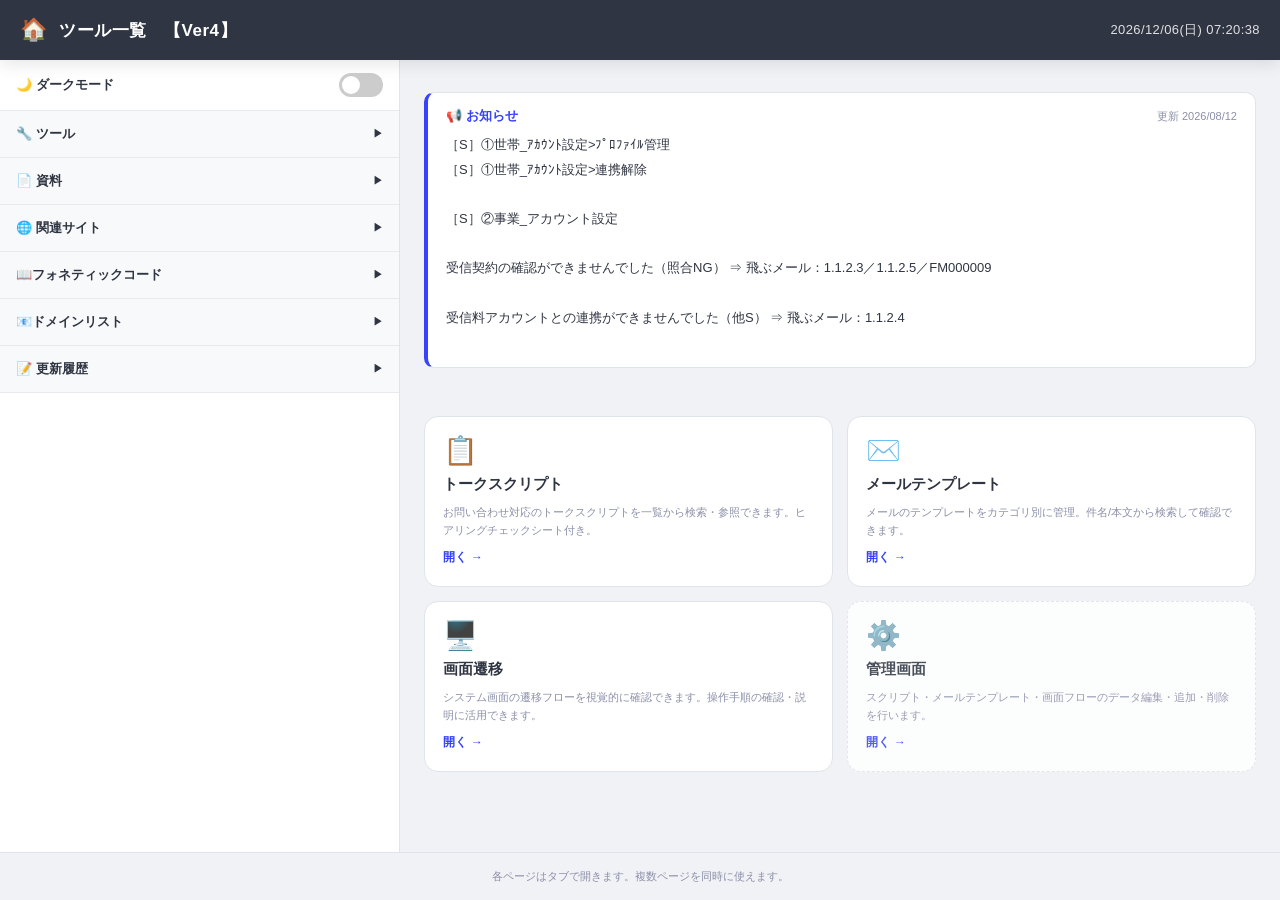
==== index.html @ 9cd99e6f "Add files via upload" ====
<!DOCTYPE html>
<html lang="ja">
<head>
  <meta charset="UTF-8">
  <meta name="viewport" content="width=device-width, initial-scale=1.0">
  <title>🏠 ホーム</title>
  <link rel="stylesheet" href="style.css">
  <script src="data.js" onerror="void(0)"></script>
  <!-- お知らせ（任意）。file:// でも確実に読めるのはこの形式 -->
  <script src="★お知らせ★.js" onerror="void(0)"></script>
  <script src="common-utils.js"></script>
  <style>
    html, body {
      height: 100%;
      overflow: hidden;
    }

    body {
      margin: 0;
      font-family: 'Noto Sans JP', sans-serif;
      background: var(--bg);
      color: var(--text);
      display: flex;
      flex-direction: column;
    }

    /* ===== ヘッダー ===== */
    .home-header {
      height: var(--header-h);
      background: var(--header-bg);
      color: var(--header-text);
      display: flex;
      align-items: center;
      padding: 0 20px;
      gap: 12px;
      position: sticky;
      top: 0;
      z-index: 100;
      box-shadow: var(--shadow-md);
    }
    .home-header-icon { font-size: 22px; }
    .home-header-title {
      font-size: 17px;
      font-weight: 700;
      letter-spacing: 0.03em;
      color: var(--header-text);
    }

    /* ===== ページ本体：サイドバー＋メイン横並び ===== */
    .home-body {
      flex: 1;
      display: flex;
      height: calc(100vh - var(--header-h));
      overflow: hidden;
    }

    /* ===== 左サイドバー（常時表示・独立スクロール）===== */
    /* common-utils.js が描画する #sideMenu をそのまま流用。
       通常は fixed + slide だが、ここでは static に上書きする */
    #sideMenu {
      position: static !important;
      left: auto !important;
      top: auto !important;
      transform: none !important;
      transition: none !important;
      width: var(--sidemenu-w) !important;
      min-width: var(--sidemenu-w) !important;
      max-width: var(--sidemenu-w) !important;
      height: 100% !important;
      box-shadow: none !important;
      border-right: 1px solid var(--border);
      overflow-y: auto;
      overflow-x: hidden;
      flex-shrink: 0;
      z-index: 1 !important;
    }

    /* ===== メインコンテンツ ===== */
    .home-main {
      flex: 1;
      display: flex;
      flex-direction: column;
      align-items: center;
      padding: 32px 24px 64px;
      height: 100%;
      overflow-y: auto;
    }

    .home-lead {
      text-align: center;
      margin-bottom: 40px;
    }
    .home-lead-title {
      font-size: 22px;
      font-weight: 700;
      margin: 0 0 8px;
      color: var(--text);
    }
    .home-lead-sub {
      font-size: 13px;
      color: var(--text3);
      margin: 0;
    }

    /* ===== お知らせ枠 ===== */
    .home-notice {
      width: 100%;
      max-width: 1200px;
      margin: 0 0 28px;   /* 先頭に配置。カードグリッドとの間だけ空ける */
      background: var(--surface);
      border: 1px solid var(--border);
      border-left: 4px solid var(--accent);
      border-radius: 10px;
      padding: 14px 18px;
      box-sizing: border-box;
    }
    .home-notice-head {
      display: flex;
      align-items: center;
      gap: 8px;
      font-size: 13px;
      font-weight: 700;
      color: var(--accent-text);
      margin-bottom: 8px;
    }
    .home-notice-date {
      margin-left: auto;
      font-size: 11px;
      font-weight: 400;
      color: var(--text3);
      font-variant-numeric: tabular-nums;
    }
    .home-notice-body {
      font-size: 13px;
      line-height: 1.9;
      color: var(--text);
      white-space: pre-wrap;
      word-break: break-word;
      max-height: 220px;
      overflow-y: auto;
    }
    .home-notice-body a { color: var(--accent-text); }
    .home-notice.is-empty { display: none; }
    /* file:// では中身を読めないため <object> で表示する */
    .home-notice-embed {
      width: 100%;
      height: 150px;
      border: none;
      display: block;
      background: transparent;
    }

    /* ===== カードグリッド ===== */
    /* 4枚を常に1列（横一列）に並べる */
    .home-grid {
      display: grid;
      grid-template-columns: repeat(4, 1fr);
      gap: 14px;
      width: 100%;
      max-width: 1200px;
    }

    .home-card {
      background: var(--surface);
      border: 1px solid var(--border);
      border-radius: 14px;
      padding: 20px 18px;
      cursor: pointer;
      text-decoration: none;
      color: inherit;
      display: flex;
      flex-direction: column;
      gap: 10px;
      transition: box-shadow 0.18s, border-color 0.18s, transform 0.12s;
    }
    .home-card:hover {
      box-shadow: var(--shadow-md);
      border-color: var(--accent);
      transform: translateY(-2px);
    }
    .home-card:active {
      transform: translateY(0);
    }

    .home-card-icon {
      font-size: 28px;
      line-height: 1;
    }
    .home-card-title {
      font-size: 15px;
      font-weight: 700;
      color: var(--text);
    }
    .home-card-desc {
      font-size: 11px;
      color: var(--text3);
      line-height: 1.6;
    }
    .home-card-arrow {
      margin-top: auto;
      font-size: 12px;
      color: var(--accent);
      font-weight: 700;
      letter-spacing: 0.02em;
    }

    /* 管理カードはやや控えめなスタイル */
    .home-card.admin-card {
      border-style: dashed;
      opacity: 0.85;
    }
    .home-card.admin-card:hover {
      opacity: 1;
    }

    /* ===== フッター ===== */
    .home-footer {
      text-align: center;
      padding: 16px;
      font-size: 11px;
      color: var(--text3);
      border-top: 1px solid var(--border);
    }

    /* 横幅が足りない場合は段階的に折り返す */
    @media (max-width: 1320px) {
      .home-grid { grid-template-columns: repeat(2, 1fr); }
    }
    @media (max-width: 700px) {
      #sideMenu {
        display: none !important;
      }
      .home-grid {
        grid-template-columns: 1fr;
      }
      .home-main {
        padding: 32px 16px 48px;
      }
    }
  </style>
</head>
<body>

<header class="home-header">
  <span class="home-header-icon">🏠</span>
  <span class="home-header-title">ツール一覧　【Ver4】</span>
  <span id="homeClock" style="margin-left:auto;font-size:13px;font-variant-numeric:tabular-nums;color:var(--header-text);opacity:.85;letter-spacing:.03em;"></span>
</header>

<div class="home-body">
  <aside id="sideMenu"></aside>
  <main class="home-main">

  <!-- お知らせ（★お知らせ★.js / ★お知らせ★.txt を自動読み込み。内容が無ければ非表示） -->
  <section class="home-notice is-empty" id="homeNotice">
    <div class="home-notice-head">
      <span>📢 お知らせ</span>
      <span class="home-notice-date" id="homeNoticeDate"></span>
    </div>
    <div class="home-notice-body" id="homeNoticeBody"></div>
  </section>

  <!-- リード文は非表示（お知らせ欄に集約）
  <div class="home-lead">
    <p class="home-lead-title">ようこそ！利用するツールを選んでください。</p>
    <p class="home-lead-sub">お知らせ：データのインポート操作（jsonファイルのD&D）が不要になりました！</p>
  </div>
  -->
  <!-- <img src="img/ファイル名.拡張子" width="650" height="300"><br> -->

  <div class="home-grid">

    <!-- トークスクリプト -->
    <a class="home-card" onclick="openNamedTab('script.html','scriptTab')" href="javascript:void(0)">
      <span class="home-card-icon">📋</span>
      <span class="home-card-title">トークスクリプト</span>
      <span class="home-card-desc">お問い合わせ対応のトークスクリプトを一覧から検索・参照できます。ヒアリングチェックシート付き。
      </span>
      <span class="home-card-arrow">開く →</span>
    </a>

    <!-- メールテンプレート -->
    <a class="home-card" onclick="openNamedTab('mail.html','mailTab')" href="javascript:void(0)">
      <span class="home-card-icon">✉️</span>
      <span class="home-card-title">メールテンプレート</span>
      <span class="home-card-desc">メールのテンプレートをカテゴリ別に管理。件名/本文から検索して確認できます。
      </span>
      <span class="home-card-arrow">開く →</span>
    </a>

    <!-- 画面遷移 -->
    <a class="home-card" onclick="openNamedTab('screen.html','screenFlowTab')" href="javascript:void(0)">
      <span class="home-card-icon">🖥️</span>
      <span class="home-card-title">画面遷移</span>
      <span class="home-card-desc">システム画面の遷移フローを視覚的に確認できます。操作手順の確認・説明に活用できます。
      </span>
      <span class="home-card-arrow">開く →</span>
    </a>

    <!-- 管理画面 -->
    <a class="home-card admin-card" onclick="openNamedTab('admin.html','adminTab')" href="javascript:void(0)">
      <span class="home-card-icon">⚙️</span>
      <span class="home-card-title">管理画面</span>
      <span class="home-card-desc">スクリプト・メールテンプレート・画面フローのデータ編集・追加・削除を行います。
      </span>
      <span class="home-card-arrow">開く →</span>
    </a>

  </div>
</main>
</div>

<footer class="home-footer">各ページはタブで開きます。複数ページを同時に使えます。</footer>

<script>
  // ===== お知らせの読み込み =====
  // 本文の取得元（優先順）
  //   ① ★お知らせ★.js の window.APP_NOTICE（file:// でも確実に読める）
  //   ② ★お知らせ★.txt を fetch（http(s) 配信時）
  //   ③ ★お知らせ★.txt を iframe で埋め込み表示（file:// の最終手段）
  //
  // 更新日時の取得元（優先順）
  //   ⓐ window.APP_NOTICE_DATE（手動指定があれば最優先）
  //   ⓑ File System Access のフォルダ接続経由でファイルの実際の更新日時
  //   ⓒ fetch の Last-Modified ヘッダ
  //   ⓓ 本文中の最も新しい日付（【2026/08/07】など）
  //   ※ file:// では ⓑ が使えない場合 ⓓ になる。JS からローカルファイルの
  //     更新日時を直接読む手段が他に無いため。
  (function loadNotice() {
    var FILE_TXT = '★お知らせ★.txt';
    var FILE_JS  = '★お知らせ★.js';
    var box  = document.getElementById('homeNotice');
    var body = document.getElementById('homeNoticeBody');
    var dateEl = document.getElementById('homeNoticeDate');
    if (!box || !body) return;

    function fmt(d) {
      if (!d || isNaN(d)) return '';
      var p = function (n) { return String(n).padStart(2, '0'); };
      return '更新 ' + d.getFullYear() + '/' + p(d.getMonth() + 1) + '/' + p(d.getDate());
    }

    /** 本文から最も新しい日付を拾う（2026/08/07・2026-8-7・2026年8月7日 に対応） */
    function newestDateIn(text) {
      var re = /(20\d{2})\s*[\/\-年.]\s*(\d{1,2})\s*[\/\-月.]\s*(\d{1,2})/g, m, best = null;
      while ((m = re.exec(text)) !== null) {
        var d = new Date(+m[1], +m[2] - 1, +m[3]);
        if (!isNaN(d) && (!best || d > best)) best = d;
      }
      return best;
    }

    /** 接続フォルダ経由でファイルの実際の更新日時を取る（Chrome / Edge） */
    function fileMtime(name) {
      if (!window.AppFS || !window.AppFS.isSupported()) return Promise.resolve(null);
      // 権限ダイアログは出さない（ページを開いただけで許可を求めない）
      return window.AppFS.ensure(false).then(function (dir) {
        if (!dir) return null;
        return dir.getFileHandle(name, { create: false })
          .then(function (fh) { return fh.getFile(); })
          .then(function (f) { return f.lastModified ? new Date(f.lastModified) : null; })
          .catch(function () { return null; });
      }).catch(function () { return null; });
    }

    function setDate(text, headerLastMod) {
      // ⓐ 手動指定が最優先
      if (window.APP_NOTICE_DATE) {
        var manual = new Date(window.APP_NOTICE_DATE);
        if (!isNaN(manual)) { if (dateEl) dateEl.textContent = fmt(manual); return; }
      }
      // ⓑ 実ファイルの更新日時
      fileMtime(FILE_JS).then(function (d) {
        if (!d) return fileMtime(FILE_TXT);
        return d;
      }).then(function (d) {
        // ⓒ fetch の Last-Modified
        if (!d && headerLastMod) {
          var h = new Date(headerLastMod);
          if (!isNaN(h)) d = h;
        }
        // ⓓ 本文中の最新日付
        if (!d) d = newestDateIn(text || '');
        if (dateEl) dateEl.textContent = fmt(d);
      });
    }

    function showText(text, headerLastMod) {
      var t = String(text || '').replace(/^\uFEFF/, '').replace(/\r\n?/g, '\n').trim();
      if (!t) return false;
      body.textContent = t;
      setDate(t, headerLastMod);
      box.classList.remove('is-empty');
      return true;
    }

    // ③ iframe による埋め込み表示（file:// 用の最終手段）
    function embed() {
      var fr = document.createElement('iframe');
      fr.className = 'home-notice-embed';
      fr.src = encodeURI(FILE_TXT);
      body.textContent = '';
      body.style.maxHeight = 'none';
      body.appendChild(fr);
      setDate('', null);   // 本文は読めないのでファイル日時のみ試す
      box.classList.remove('is-empty');
    }

    // ① ★お知らせ★.js
    if (typeof window.APP_NOTICE === 'string' && window.APP_NOTICE.trim()) {
      if (showText(window.APP_NOTICE)) return;
    }

    // ② fetch（http(s) 配信時のみ成功）
    try {
      fetch(FILE_TXT, { cache: 'no-store' })
        .then(function (r) {
          if (!r.ok) throw new Error('HTTP ' + r.status);
          var lm = r.headers.get('last-modified');
          return r.text().then(function (t) { if (!showText(t, lm)) box.classList.add('is-empty'); });
        })
        .catch(embed);
    } catch (e) { embed(); }
  })();

  (function() {
    var DAYS = ['日','月','火','水','木','金','土'];
    function updateClock() {
      var d = new Date();
      var p = function(n){ return String(n).padStart(2,'0'); };
      document.getElementById('homeClock').textContent =
        d.getFullYear() + '/' + p(d.getMonth()+1) + '/' + p(d.getDate()) +
        '(' + DAYS[d.getDay()] + ') ' +
        p(d.getHours()) + ':' + p(d.getMinutes()) + ':' + p(d.getSeconds());
    }
    updateClock();
    setInterval(updateClock, 1000);
  })();
</script>
</body>
</html>
---- style.css ----
/* ==============================================================
   style.css — 共通スタイルシート
   修正履歴：
     ⑨ :root 内の --shadow-md 二重定義を削除（後者の重複を除去）
     ⑩ #sideMenu の z-index 2箇所不一致を統一（3000 に統一）
     ⑪ .btn クラスのグローバル重複定義を .page-admin 配下に統合
     ⑦ .search-wrap に position:relative を追加（mail.html のサジェスト位置ズレ修正）
   ============================================================== */
:root {
  --header-h: 60px;
  --sidebar-w: 400px; /* 要件：全ページのサイドバー幅を400pxに統一 */
  --bg:           #f1f2f6;
  --surface:      #ffffff;
  --surface2:     #f7f8fc;
  --text:         #2f3542;
  --text2:        #57606f;
  --text3:        #8b8fa8;
  --border:       #dfe4ea;
  --border2:      #e8eaed;
  --accent:       #3742fa;
  --accent-text:  #3742fa;   /* 文字色用。ライトは --accent と同値 */
  --accent-on:    #ffffff;   /* アクセント塗りの上に載せる文字色 */
  --accent-lt:    #eef0ff;
  --shadow-sm:    0 1px 4px rgba(0,0,0,.06);
  /*
   * ⑨修正：--shadow-md が :root 内で2箇所定義されていた（値は同一）。
   * 可読性・保守性を損なうため重複を削除し、ここに1箇所だけ残す。
   * 削除した2つ目の定義は "追加共通変数" セクションにあった。
   */
  --shadow-md:    0 4px 16px rgba(0,0,0,.10);
  --header-bg:    #2f3542;
  --header-text:  #ffffff;
  --card-bg:      #ffffff;
  --mark-bg:      #ffeaa7;
  --search-bg:    #ffffff;
  /* ========== 追加共通変数 (screen.html / admin.html) ========== */
  --text4:      #9ca3af;
  --danger:     #dc2626;
  --danger-lt:  #fef2f2;
  --shadow:     0 1px 3px rgba(0,0,0,.08);
  /* ⑨修正：ここにあった --shadow-md の重複定義を削除済み */
  --white:      #ffffff;
  --muted:      #8b90a0;
  --green:      #2ec4b6;
  --red:        #e63946;
  --tab-h:      46px;
  --sidemenu-w: 400px;
}

@media (prefers-color-scheme: dark) {
  html:not([data-theme]) {
    --bg:          #110f0e;
    --surface:     #24211e;
    --surface2:    #312e2b;
    --text:        #efedec;
    --text2:       #bfbab5;
    --text3:       #9f9993;
    --border:      #4a4540;
    --border2:     #787068;
    --accent:      #ec7813;   /* 塗り・枠線（オレンジ） */
    --accent-text: #fba051;   /* 文字用 */
    --accent-on:   #24211e;   /* オレンジ塗りの上に載せる文字色 */
    --accent-lt:   #563c25;   /* 強調背景 */
    --shadow-sm:   0 1px 4px rgba(0,0,0,.45);
    --shadow-md:   0 4px 16px rgba(0,0,0,.55);
    --header-bg:   #1f1c1a;
    --header-text: #efedec;
    --card-bg:     #24211e;
    --mark-bg:     #715e14;
    --search-bg:   #24211e;
    --text4:       #9f9993;
    --danger:      #ff6b8a;
    --danger-lt:   #4a262e;
    --white:       #24211e;
    --muted:       #9f9993;
    --red:         #ea5c67;   /* ダークでは明るく（面に対し 4.75） */
    --green:       #2ec4b6;
  }
}

html[data-theme="dark"] {
  --bg:          #110f0e;
  --surface:     #24211e;
  --surface2:    #312e2b;
  --text:        #efedec;
  --text2:       #bfbab5;
  --text3:       #9f9993;
  --border:      #4a4540;
  --border2:     #787068;
  --accent:      #ec7813;   /* 塗り・枠線（オレンジ） */
  --accent-text: #fba051;   /* 文字用 */
  --accent-on:   #24211e;   /* オレンジ塗りの上に載せる文字色 */
  --accent-lt:   #563c25;   /* 強調背景 */
  --shadow-sm:   0 1px 4px rgba(0,0,0,.45);
  --shadow-md:   0 4px 16px rgba(0,0,0,.55);
  --header-bg:   #1f1c1a;
  --header-text: #efedec;
  --card-bg:     #24211e;
  --mark-bg:     #715e14;
  --search-bg:   #24211e;
  --text4:       #9f9993;
  --danger:      #ff6b8a;
  --danger-lt:   #4a262e;
  --white:       #24211e;
  --muted:       #9f9993;
  --red:         #ea5c67;   /* ダークでは明るく（面に対し 4.75） */
  --green:       #2ec4b6;
}

* { box-sizing: border-box; }

body {
  margin: 0;
  font-family: 'Noto Sans JP', sans-serif;
  background: var(--bg);
  font-size: 13px;
  color: var(--text);
}

/* ===== HEADER ===== */
header {
  height: var(--header-h);
  background: var(--header-bg);
  color: var(--header-text);
  display: grid;
  grid-template-columns: auto 1fr auto;
  align-items: center;
  padding: 0 15px;
  position: fixed;
  width: 100%;
  top: 0;
  z-index: 1000;
  gap: 12px;
}
.hd-left, .left-header { display:flex;align-items:center;gap:10px;justify-content:flex-start;flex-shrink:0; }
.hd-center { display:flex;align-items:center;justify-content:center;gap:6px;white-space:nowrap; }
.hd-right, .header-right { display:flex;align-items:center;gap:8px;justify-content:flex-end;flex-shrink:0; }

.hd-title-btn {
  background:none;border:none;color:white;font-size:15px;font-weight:700;
  font-family:inherit;cursor:pointer;padding:4px 8px;border-radius:6px;
  transition:background 0.15s;white-space:nowrap;
}
.hd-title-btn:hover { background:rgba(255,255,255,0.12); }

.nav-btn {
  height:36px;padding:0 14px;border:none;border-radius:6px;cursor:pointer;
  font-size:12px;font-weight:700;font-family:inherit;background:#57606f;color:white;
  display:inline-flex;align-items:center;justify-content:center;white-space:nowrap;transition:background 0.2s;
}
.nav-btn:hover { background:#747d8c; }
.nav-btn-admin { background:var(--accent); }
.nav-btn-admin:hover { background:#2536e8; }
.nav-btn-green { background:#2ed573;color:#1a1a2e; }
.nav-btn-green:hover { background:#26c065; }

#menuBtn {
  height:36px;width:36px;padding:0;font-size:18px;background:none;border:none;color:white;
  cursor:pointer;display:inline-flex;align-items:center;justify-content:center;
  border-radius:6px;flex-shrink:0;transition:background 0.2s;
}
#menuBtn:hover { background:rgba(255,255,255,0.1); }

.header-title { font-size:16px;font-weight:600; }
.nav-buttons { display:flex;gap:10px; }
.nav-buttons button {
  height:36px;padding:0 14px;border:none;border-radius:6px;cursor:pointer;
  background:#57606f;color:white;font-size:12px;font-weight:700;font-family:inherit;
  display:inline-flex;align-items:center;justify-content:center;white-space:nowrap;transition:background 0.2s;
}
.nav-buttons button:hover { background:#747d8c; }

/* ===== SEARCH ===== */
.search-area { position:relative; }
/*
 * ⑦修正：.search-wrap に position:relative を追加。
 * mail.html の検索ボックス親要素。#suggestBox は position:absolute のため
 * 親要素に position:relative がないと画面外に飛び出す可能性がある。
 * index.html の .search-area には定義済みだが mail.html 側に不足していた。
 */
.search-wrap { position:relative; }

#searchBox {
  height:36px;width:300px;padding:0 32px 0 10px;border-radius:6px;
  border:1px solid rgba(255,255,255,.2);font-size:12px;
  background:var(--search-bg);color:var(--text);
}
#clearBtn {
  position:absolute;right:7px;top:50%;transform:translateY(-50%);
  width:18px;height:18px;border-radius:50%;border:none;background:var(--text3);
  color:white;display:none;cursor:pointer;font-size:11px;line-height:18px;text-align:center;padding:0;
}
#suggestBox {
  position:absolute;top:calc(100% + 4px);left:0;width:320px;
  background:var(--surface);border:1px solid var(--border);border-radius:8px;
  display:none;z-index:1200;box-shadow:var(--shadow-md);max-height:280px;overflow-y:auto;
}
#suggestBox .suggest-item { padding:8px 10px;cursor:pointer;color:black;font-size:12px;border-bottom:1px solid #f1f2f6; }
#suggestBox .suggest-item:last-child { border-bottom:none; }
#suggestBox .suggest-item:hover { background:var(--bg); }
#suggestBox .suggest-item .suggest-meta { font-size:10px;color:#888;margin-top:2px; }
#suggestBox .suggest-item mark { background:#ffeaa7;color:inherit;border-radius:2px;padding:0 1px; }
#suggestBox .no-result { padding:10px;color:#888;font-size:12px;text-align:center; }

/* ===== SIDE MENU =====
 * ⑩修正：#sideMenu の z-index が2箇所で定義されており値が不一致だった。
 *   1回目の定義（ここ）: z-index: 3000
 *   2回目の定義（ファイル末尾 mail.html セクション）: z-index: 2000 → 削除済み
 * ヘルプモーダル(z-index:9000)・管理画面ヘルプ(z-index:2000)より適切な値として 3000 に統一。
 */
#sideMenu {
  position:fixed;top:var(--header-h);left:calc(-1 * var(--sidemenu-w));
  width:var(--sidemenu-w);height:calc(100% - var(--header-h));
  background:var(--surface);color:var(--text);box-shadow:2px 0 8px rgba(0,0,0,0.2);
  transition:left 0.3s;z-index:3000; /* ⑩修正：3000 に統一 */
  font-size:13px;overflow-y:auto;overflow-x:hidden;
}
#sideMenu.open { left:0; }

.side-section { border-bottom:1px solid var(--border2); }
.side-section-header {
  padding:14px 16px;cursor:pointer;background:#f8f9fa;font-size:13px;font-weight:600;
  color:var(--text);display:flex;justify-content:space-between;align-items:center;
  user-select:none;transition:background 0.2s;
}
.side-section-header:hover { background:var(--border2); }
.side-section-header .arrow { font-size:10px;transition:transform 0.25s; }
.side-section-header.open .arrow { transform:rotate(90deg); }
.accordion-body { display:none;list-style:none;margin:0;padding:6px 0;background:var(--surface); }
.accordion-body.open { display:block; }
.accordion-body li a { display:block;padding:10px 16px 10px 28px;font-size:13px;color:var(--accent-text);text-decoration:none;transition:background 0.15s; }
.accordion-body li a:hover { background:var(--bg);text-decoration:underline; }

/* ===== MAIN ===== */
.page-layout { margin-top:var(--header-h);display:flex;height:calc(100vh - var(--header-h));overflow:hidden;position:relative; }
.mail-sidebar-panel { width:var(--sidebar-w);min-width:var(--sidebar-w);background:var(--surface);border-right:1px solid var(--border);display:flex;flex-direction:column;flex-shrink:0; }
main { flex:1;min-height:0;padding:20px;display:flex;flex-direction:column;gap:20px;overflow-y:auto;background:var(--bg); }

/* ===== SIDEBAR ITEMS ===== */
.sb-all-btn { width:100%;text-align:left;padding:10px 14px;background:none;border:none;border-bottom:1px solid #f1f2f6;cursor:pointer;font-size:12px;font-weight:700;color:#555;font-family:sans-serif;transition:background 0.12s; }
.sb-all-btn:hover { background:#f7f8fc; }
.sb-all-btn.active { background:var(--accent-lt);color:var(--accent-text); }
.sb-cat { border-bottom:1px solid #f1f2f6; }
.sb-cat-label { padding:8px 14px 4px;font-size:10px;font-weight:700;color:#aaa;display:flex;align-items:center;gap:5px;letter-spacing:0.05em; }
.sb-cat-dot { width:7px;height:7px;border-radius:50%;flex-shrink:0; }
.sb-item { display:flex;align-items:center;padding:8px 14px 8px 24px;cursor:pointer;border-left:3px solid transparent;transition:background 0.12s,border-color 0.12s; }
.sb-item:focus,.sb-item:focus-visible { outline:none !important; } /* .sb-js-focus の box-shadow で代替 */
.sb-item:hover { background:#f7f8fc; }
.sb-item.active { background:var(--accent-lt);border-left-color:transparent;border-radius:4px; }
/* JS制御フォーカス（sbFocusSet で付与・Escで解除・ブラウザfocusに依存しない） */
.sb-js-focus { background:var(--accent-lt) !important; border-left:none !important; box-shadow:inset 0 0 0 2px var(--accent) !important; outline:none; }
.sb-item-sub { padding-left:32px; }
.sb-item-indent { color:#bbb;font-size:11px;margin-right:5px;flex-shrink:0; }
.sb-item-title { font-size:12px;font-weight:600;color:var(--text);white-space:nowrap;overflow:hidden;text-overflow:ellipsis; }
.sb-item.active .sb-item-title { color:var(--accent-text); }

/* ===== OPENING / CLOSING ===== */
.opening, .closing { background:var(--surface);padding:14px;border-radius:6px;border-left:4px solid #2ed573; }
.opening-title { font-size:12px;color:#888;margin-bottom:6px; }
.opening-text { font-size:14px;line-height:1.6;white-space:pre-wrap;word-break:break-word; }
.button-grid { display:flex;flex-wrap:wrap;gap:10px;margin-top:10px; }
.button-grid button { height:36px;padding:0 16px;border:none;border-radius:6px;background:var(--accent);color:white;cursor:pointer;font-size:12px;transition:background 0.2s; }
.button-grid button:hover { background:#2c35d9; }
.closing-buttons { margin-top:10px;display:flex;gap:10px; }
.closing-buttons button { height:36px;padding:0 16px;border:none;border-radius:6px;background:#57606f;color:white;cursor:pointer;font-size:12px;transition:background 0.2s; }
.closing-buttons button:hover { background:#747d8c; }

#contentArea { background:transparent;min-height:60px; }
#contentArea h2 { font-size:15px;margin:0 0 12px 0;color:var(--text); }

/* ===== SCRIPT PANEL ===== */
.script-panel { display:flex;gap:0;border:1px solid var(--border);border-radius:6px;overflow:hidden;min-height:260px; }
.script-list { list-style:none;margin:0;padding:0;width:180px;min-width:180px;border-right:1px solid var(--border);background:#f8f9fa; }
.script-list-item { display:flex;align-items:center;gap:8px;padding:11px 12px;cursor:pointer;border-bottom:1px solid var(--border2);transition:background 0.15s;user-select:none; }
.script-list-item:last-child { border-bottom:none; }
.script-list-item:hover { background:var(--accent-lt); }
.script-list-item.active { background:var(--accent); }
.script-list-item.active .script-list-num, .script-list-item.active .script-list-title { color:white; }
.script-list-num { font-size:10px;color:#bbb;font-weight:700;min-width:18px; }
.script-list-title { font-size:12px;font-weight:600;color:var(--text);line-height:1.4; }
.script-detail { flex:1;padding:16px;background:var(--surface); }
.script-detail-title { font-size:14px;font-weight:700;color:var(--text);margin-bottom:12px;padding-bottom:8px;border-bottom:2px solid var(--accent); }
.script-detail-empty { color:#aaa;font-size:12px;margin-top:20px;text-align:center; }

/* ===== STEP UI ===== */
.step-back-btn { display:block;margin:0 16px 14px;background:none;border:1px solid #ccc;border-radius:4px;padding:6px 12px;font-size:11px;font-family:inherit;color:#555;cursor:pointer;transition:background 0.15s; }
.step-back-btn:hover { background:var(--bg); }
.scroll-to-current-fab { position:fixed;bottom:24px;right:24px;z-index:500;display:none;align-items:center;gap:5px;background:var(--accent);color:white;border:none;border-radius:24px;padding:10px 20px;font-size:13px;font-weight:700;font-family:inherit;cursor:pointer;box-shadow:0 4px 14px rgba(55,66,250,0.4);transition:background 0.15s,transform 0.1s;white-space:nowrap; }
.scroll-to-current-fab:hover { background:#2536e8;transform:translateY(-2px); }
.scroll-to-current-fab:active { transform:translateY(0); }
.step-cards { display:flex;flex-direction:column;gap:12px; }
.step-card { border-radius:10px;border:1px solid var(--border);background:var(--surface);overflow:hidden;box-shadow:0 1px 4px rgba(0,0,0,0.06); }
.step-card-past { border-color:var(--border2);background:#fafafa; }
.step-card-current { border-color:var(--accent);box-shadow:0 2px 12px rgba(55,66,250,0.12);margin-bottom:12px; }
.step-card-header { display:flex;align-items:center;padding:8px 14px;background:#f4f6ff;border-bottom:1px solid #e4e8f8; }
.step-card-past .step-card-header { background:#f4f5f7;border-bottom-color:var(--border2); }
.step-card-past .step-card-num { color:#adb5bd; }
.step-card-past .step-card-body { color:#9ca3af; }
.step-card-current .step-card-header { background:var(--accent-lt);border-bottom-color:#d0d6fb; }
.step-card-num { font-size:11px;font-weight:700;color:#6b7280;letter-spacing:0.03em; }
.step-card-current .step-card-num { color:var(--accent-text); }
.step-card-body { padding:14px 16px;font-size:13px;line-height:1.75;color:var(--text);white-space:pre-wrap;word-break:break-word; }
.step-card-past .step-card-body { color:#6b7280; }
.step-choices { display:flex;flex-direction:column;gap:7px;padding:12px 16px 14px;border-top:1px solid #e4e8f8; }
.step-choice-btn { display:block;width:100%;text-align:left;background:var(--surface);border:1px solid #c5cdd8;border-radius:8px;padding:10px 16px;font-size:13px;font-family:inherit;line-height:1.55;color:var(--text);cursor:pointer;transition:border-color 0.15s,background 0.15s,color 0.15s;white-space:normal;word-break:break-word; }
.step-choice-btn:hover { border-color:var(--accent);background:#f0f4ff;color:var(--accent-text); }
.step-end-badge { display:inline-block;background:#2ed573;color:white;font-size:11px;font-weight:700;padding:5px 12px;border-radius:20px;margin:0 16px 14px; }
.step-memo-display { margin:0 16px 10px;padding:8px 12px;background:#fffbe6;border-left:3px solid #f6c90e;border-radius:0 6px 6px 0;font-size:12px;color:#6b5900;line-height:1.6;white-space:pre-wrap;word-break:break-word; } /* 要件：メモを改行して表示 */
.step-chosen-badge { display:inline-flex;align-items:center;gap:4px;background:var(--accent-lt);color:var(--accent-text);font-size:11px;font-weight:700;padding:3px 10px;border-radius:20px;margin:0 0 10px 16px; }

/* ===== SEARCH RESULT ===== */
.search-result-card { background:var(--surface);border:1px solid var(--border);border-radius:8px;padding:14px 16px;margin-bottom:10px;cursor:pointer;transition:box-shadow 0.2s,border-color 0.15s;box-shadow:var(--shadow-sm); }
.search-result-card:hover { box-shadow:var(--shadow-md);border-color:var(--accent); }
.search-result-card .result-title { font-size:13px;font-weight:700;color:var(--text);margin-bottom:4px; }
.search-result-card .result-category { font-size:11px;color:var(--text3);margin-bottom:6px; }
.search-result-card .result-text { font-size:12px;color:var(--text2);line-height:1.5; }
.search-result-card mark { background:var(--mark-bg);color:inherit;border-radius:2px;padding:0 1px; }

/* ===== HISTORY ===== */
.history-table { width:100%;border-collapse:collapse;font-size:11px;table-layout:fixed; }
.history-table th, .history-table td { border:1px solid var(--border2);padding:5px 6px;text-align:center;white-space:nowrap;overflow:hidden;text-overflow:ellipsis; }
.history-table th:nth-child(1), .history-table td:nth-child(1) { width:auto;text-align:center;white-space:normal; }
.history-table th:nth-child(2), .history-table td:nth-child(2) { width:52px; }
.history-table th:nth-child(3), .history-table td:nth-child(3) { width:52px; }
.history-table th:nth-child(4), .history-table td:nth-child(4) { width:82px; }
.history-table th { background:var(--bg);font-weight:700;color:#555; }
.history-table td { color:var(--text); }
.history-table tbody tr:nth-child(even) { background:#fafbfc; }
#historyPanel { padding:10px; }
table { width:100%;border-collapse:collapse;font-size:12px; }
th, td { border:1px solid #ddd;padding:6px;text-align:center; }
/* 画像ライブラリの一覧は、上の全体規則（text-align:center）を打ち消して左揃えにする */
#imgLibGrid td, #imgLibGrid th { text-align:left; border:none; }
#imgLibGrid th:first-child, #imgLibGrid td:first-child { text-align:center; }
th { background:var(--bg); }

/* ===== QUICK COPY ===== */
.quick-copy-area { position:relative; }
.quick-copy-btn { height:36px;padding:0 14px;border:none;border-radius:6px;background:#2ed573;color:#1a1a2e;font-size:12px;font-weight:700;font-family:inherit;display:inline-flex;align-items:center;justify-content:center;white-space:nowrap;cursor:pointer;transition:background 0.15s; }
.quick-copy-btn:hover { background:#26c065; }
.quick-menu { display:none;position:absolute;top:100%;right:0;left:auto;background:var(--surface);border:1px solid var(--border);border-radius:8px;box-shadow:0 6px 20px rgba(0,0,0,0.15);z-index:1100;min-width:180px;overflow:hidden; }
.quick-copy-area:hover .quick-menu, .quick-menu.open { display:block;animation:menuFadeIn 0.15s ease; }
@keyframes menuFadeIn { from{opacity:0;transform:translateY(-6px);}to{opacity:1;transform:translateY(0);} }
.quick-menu-item { padding:11px 16px;font-size:13px;color:var(--text);cursor:pointer;border-bottom:1px solid #f1f2f6;transition:background 0.12s;display:flex;align-items:center;gap:6px; }
.quick-menu-item:last-child { border-bottom:none; }
.quick-menu-item:hover { background:#f0f4ff;color:var(--accent-text); }
.quick-copy-toast { position:absolute;top:44px;right:0;background:#2f3542;color:white;font-size:11px;font-weight:600;padding:6px 12px;border-radius:6px;white-space:nowrap;pointer-events:none;opacity:0;transform:translateY(-4px);transition:opacity 0.2s,transform 0.2s;z-index:1200; }
.quick-copy-toast.show { opacity:1;transform:translateY(0); }

/* ===== サイドバーアコーディオン ===== */
.sb-acc-block { border-bottom:1px solid #f1f2f6; }
.sb-acc-header { display:flex;align-items:center;gap:6px;padding:9px 14px;cursor:pointer;font-size:12px;font-weight:700;color:var(--text);background:#f8f9fa;user-select:none;transition:background 0.12s;border-left:3px solid transparent;border-bottom:1px solid #f1f2f6; }
.sb-acc-header:focus,.sb-acc-header:focus-visible { outline:none !important; }
.sb-acc-header:hover { background:var(--accent-lt); }
.sb-cat-header-inner { padding-left:10px;background:var(--surface);font-weight:600;font-size:11px;color:#555; }
.sb-cat-header-inner:hover { background:#f7f8fc; }
.sb-sub-header { padding-left:22px;background:var(--surface);font-size:11px; }
.sb-sub-header:hover { background:#f7f8fc; }
.sb-acc-body .sb-acc-body .sb-item { padding-left:42px; }
.sb-acc-arrow { font-size:9px;color:#aaa;transition:transform 0.2s;flex-shrink:0;display:inline-block; }
.sb-acc-label { font-size:12px;font-weight:700;color:var(--text);flex:1;overflow:hidden;text-overflow:ellipsis;white-space:nowrap; }
.sb-sub-header .sb-acc-label { font-weight:600;color:var(--text2); }
/* カテゴリ・サブカテゴリの件数バッジ */
.sb-acc-count { font-size:10px;font-weight:400;color:var(--text3);margin-left:3px; }
.sb-acc-body { display:none; }
.sb-acc-body.open { display:block; }
.sb-acc-body > .sb-acc-block .sb-item { padding-left:30px; }

/* ===== ヒアリングパネル ===== */
.hearing-panel { position:fixed;top:var(--header-h);right:-400px;width:400px;height:calc(100vh - var(--header-h));background:var(--surface);border-left:1px solid var(--border);box-shadow:-2px 0 8px rgba(0,0,0,0.08);transition:right 0.3s ease;z-index:900;display:flex;flex-direction:row; }
.hearing-panel.open { right:0; }
.hearing-toggle-btn { position:absolute;left:-28px;top:50%;transform:translateY(-50%);width:28px;height:56px;border:1px solid var(--border);border-right:none;background:var(--surface);border-radius:8px 0 0 8px;cursor:pointer;font-size:13px;color:#555;display:flex;align-items:center;justify-content:center;box-shadow:-2px 0 6px rgba(0,0,0,0.08);transition:background 0.15s;z-index:10;flex-shrink:0; }
.hearing-toggle-btn:hover { background:#f0f4ff;color:var(--accent-text); }
.hearing-panel-body { flex:1;display:flex;flex-direction:column;overflow:hidden;width:100%; }
.hearing-header { display:flex;align-items:center;justify-content:space-between;padding:10px 14px;border-bottom:1px solid var(--border);flex-shrink:0;background:#f8f9fa; }
.hearing-title { font-size:12px;font-weight:700;color:var(--text); }
.hearing-reset-btn { font-size:11px;padding:3px 10px;border:1px solid #f5a5aa;border-radius:4px;background:#fff0f0;cursor:pointer;color:var(--red);font-weight:700;font-family:inherit;transition:background 0.15s,border-color 0.15s; }
.hearing-reset-btn:hover { background:var(--red);color:white;border-color:var(--red); }
.hearing-content { flex:1;overflow-y:auto;padding:10px 12px;display:flex;flex-direction:column;gap:10px; }
.hr-row { display:flex;flex-direction:column;gap:5px; }
.hr-label { font-size:10px;font-weight:700;color:#555;line-height:1.4; }
.hr-btns { display:flex;flex-wrap:wrap;gap:5px; }
.hr-btn { min-height:28px;padding:4px 10px;border:1px solid var(--border);border-radius:5px;background:var(--surface);font-size:11px;cursor:pointer;color:var(--text);transition:border-color 0.15s,background 0.15s,color 0.15s;font-family:inherit;line-height:1.4;white-space:normal;text-align:left; }
.hr-btn:hover { border-color:var(--accent);color:var(--accent-text);background:#f0f4ff; }
.hr-btn.active { background:var(--accent);color:white;border-color:var(--accent);font-weight:700; }
.hr-row-devices { gap:6px; }
/* ■デバイス：ラベルとボタンを1行に収めてコンパクトに表示する */
.hr-device-row {
  flex-direction: row;
  align-items: center;
  gap: 6px;
  padding: 1px 0;
}
.hr-device-row .hr-label {
  flex: 0 0 74px;
  min-width: 74px;
  font-size: 10px;
  line-height: 1.3;
  white-space: nowrap;
  overflow: hidden;
  text-overflow: ellipsis;
}
.hr-device-row .hr-btns {
  flex: 1;
  min-width: 0;
  gap: 3px;
}
.hr-device-row .hr-device-btn {
  height: 22px;
  padding: 0 8px;
  font-size: 10px;
  border-radius: 4px;
}
/* デバイス群を薄い枠でまとめる */
.hr-device-group {
  display: flex;
  flex-direction: column;
  gap: 2px;
  padding: 5px 7px;
  background: var(--surface2);
  border: 1px solid var(--border);
  border-radius: 6px;
}
.hr-device-btns { display:flex;flex-wrap:wrap;gap:5px; }
.hr-device-btn { height:26px;padding:0 10px;border:1px solid var(--border);border-radius:5px;background:var(--surface);font-size:11px;cursor:pointer;color:var(--text);transition:border-color 0.15s,background 0.15s;font-family:inherit; }
.hr-device-btn:hover { border-color:var(--accent);background:#f0f4ff; }
.hr-device-btn.active { background:var(--accent);color:white;border-color:var(--accent);font-weight:700; }
.hr-device-detail { display:flex;flex-wrap:wrap;align-items:center;gap:4px;padding:4px 6px;background:#f8f9fa;border-radius:5px; }
.hr-device-detail-label { font-size:10px;color:#888;white-space:nowrap; }
.hr-detail-btn { height:22px;padding:0 8px;border:1px solid var(--border);border-radius:4px;background:var(--surface);font-size:10px;cursor:pointer;color:var(--text);transition:border-color 0.15s,background 0.15s;font-family:inherit; }
.hr-detail-btn:hover { border-color:var(--accent);background:#f0f4ff; }
.hr-detail-btn.active { background:#2ed573;color:white;border-color:#26c065;font-weight:700; }
.hr-divider { font-size:10px;font-weight:700;color:#888;letter-spacing:0.06em;padding:8px 0 2px;border-top:1px solid var(--border);margin-top:4px; }
.hr-select { width:100%;height:32px;padding:0 8px;border:1px solid var(--border);border-radius:6px;font-size:11px;font-family:inherit;color:var(--text);background:var(--surface);cursor:pointer; }
.hr-select:focus { outline:none;border-color:var(--accent); }
.hr-text-input { width:100%;height:30px;padding:0 8px;border:1px solid var(--border);border-radius:6px;font-size:11px;font-family:inherit;color:var(--text); }
.hr-text-input:focus { outline:none;border-color:var(--accent); }
.hr-check-label { display:flex;align-items:center;gap:6px;font-size:11px;color:var(--text);cursor:pointer;padding:3px 0; }
.hr-check-label input[type="checkbox"] { width:14px;height:14px;cursor:pointer;accent-color:var(--accent-text);flex-shrink:0; }
.hr-summary { background:#f0f4ff;border:1px solid #c5cee8;border-radius:8px;padding:10px 12px;margin-top:6px; }
.hr-summary-title { font-size:10px;font-weight:700;color:var(--accent-text);margin-bottom:8px;letter-spacing:0.04em;text-align:left; }
.hr-summary-rows { display:flex;flex-direction:column;gap:5px; }
.hr-summary-row { display:flex;align-items:baseline;gap:0;font-size:11px;line-height:1.4;text-align:left; }
.hr-sum-label { color:#888;white-space:nowrap;flex-shrink:0;text-align:left; }
.hr-sum-label::after { content:'：';margin-right:2px; }
.hr-sum-val { color:var(--text);font-weight:600;word-break:break-all;text-align:left; }
.hr-sum-yes { color:#27ae60;background:#e8fdf5;border-radius:4px;padding:1px 7px;font-size:10px; }
.hr-sum-no { color:var(--red);background:#fff0f0;border-radius:4px;padding:1px 7px;font-size:10px; }
.hr-summary-policy { display:flex;align-items:flex-start;gap:5px;margin-top:6px;background:#fff8e1;border:1px solid #ffd54f;border-radius:6px;padding:7px 10px;text-align:left; }
.hr-policy-icon { font-size:12px;flex-shrink:0;margin-top:1px; }
.hr-policy-text { font-size:11px;font-weight:700;color:#5d4037;line-height:1.5;word-break:break-all;text-align:left; }
.hearing-content, .hearing-content * { text-align:left; }
.hearing-header-btns { display:flex;align-items:center;gap:6px; }
.hearing-copy-btn { font-size:11px;padding:3px 9px;border:1px solid #3742fa;border-radius:4px;background:var(--accent-lt);cursor:pointer;color:var(--accent-text);font-weight:700;font-family:inherit;transition:background 0.15s,color 0.15s;white-space:nowrap; }
.hearing-copy-btn:hover { background:var(--accent);color:white; }
.hearing-copy-toast { position:absolute;top:52px;left:12px;right:12px;background:#2f3542;color:white;font-size:11px;font-weight:600;padding:6px 10px;border-radius:6px;text-align:center;pointer-events:none;opacity:0;transform:translateY(-4px);transition:opacity 0.2s,transform 0.2s;z-index:10; }
.hearing-copy-toast.show { opacity:1;transform:translateY(0); }
.hearing-copy-toast.error { background:var(--red); }

/* ===== MAIL / HEADER ===== */
.hd-title { font-size:16px;font-weight:700;white-space:nowrap; }
.hd-btn { height:36px;padding:0 14px;border:none;border-radius:6px;cursor:pointer;font-size:12px;font-weight:700;font-family:inherit;white-space:nowrap;background:#57606f;color:white;display:inline-flex;align-items:center;justify-content:center;transition:background 0.2s; }
.hd-btn:hover { background:#747d8c; }
.hd-btn-admin { background:var(--accent);color:white; }
.hd-btn-admin:hover { background:#2536e8; }
.hd-btn-green { background:#2ed573;color:#1a1a2e; }
.hd-btn-green:hover { background:#26c065; }

.layout { margin-top:var(--header-h);display:flex;height:calc(100vh - var(--header-h));overflow:hidden; }
.sidebar { width:var(--sidebar-w);min-width:var(--sidebar-w);background:var(--surface);border-right:1px solid var(--border);display:flex;flex-direction:column;flex-shrink:0;height:100%;overflow:hidden; }
.sidebar-top { padding:12px 16px 10px;font-size:11px;font-weight:700;color:#888;letter-spacing:0.05em;border-bottom:1px solid var(--border);flex-shrink:0; }
.sidebar-scroll { flex:1;overflow-y:auto; }
#toast { position:fixed;bottom:20px;right:20px;background:#2f3542;color:white;padding:10px 16px;border-radius:8px;font-size:12px;font-weight:600;opacity:0;transform:translateY(6px);transition:opacity 0.2s,transform 0.2s;pointer-events:none;z-index:9999; }
#toast.show { opacity:1;transform:translateY(0); }
.scroll-to-current-btn { position:fixed;bottom:24px;right:380px;z-index:100;display:flex;align-items:center;gap:5px;background:var(--accent);color:white;border:none;border-radius:24px;padding:8px 18px;font-size:13px;font-weight:700;font-family:inherit;cursor:pointer;box-shadow:0 3px 12px rgba(55,66,250,0.35);transition:background 0.15s,transform 0.1s;white-space:nowrap; }
.scroll-to-current-btn:hover { background:#2536e8;transform:translateY(-1px); }
.scroll-to-current-btn:active { transform:translateY(0); }

/* ===== サイドメニュー 第2階層 ===== */
.sub-acc-item { list-style:none; }
.sub-acc-header { display:flex;align-items:center;gap:6px;padding:8px 16px 8px 24px;font-size:12px;color:#444;cursor:pointer;user-select:none;transition:background 0.15s; }
.sub-acc-header:hover { background:var(--bg); }
.sub-arrow { font-size:9px;color:#888;transition:transform 0.2s;flex-shrink:0;display:inline-block; }
.sub-acc-header.open .sub-arrow { transform:rotate(90deg); }
.sub-acc-body { display:none;list-style:none;margin:0;padding:0; }
.sub-acc-body.open { display:block; }
.sub-acc-body li a { padding-left:44px;font-size:12px; }

/* ===== 追加共通スタイル ===== */
.script-sidebar-panel { width:var(--sidebar-w);min-width:var(--sidebar-w);background:var(--surface);border-right:1px solid var(--border);display:flex;flex-direction:column;flex-shrink:0;height:100%;overflow:hidden; }
.script-sidebar-panel .sidebar-scroll { flex:1;overflow-y:auto; }
.help-circle-btn { width:32px;height:32px;border-radius:50%;border:2px solid rgba(255,255,255,0.6);background:rgba(255,255,255,0.15);color:white;font-size:14px;font-weight:700;cursor:pointer;display:inline-flex;align-items:center;justify-content:center;flex-shrink:0;transition:background 0.2s,border-color 0.2s; }
.help-circle-btn:hover { background:rgba(255,255,255,0.3);border-color:white; }
.help-modal-overlay { position:fixed;inset:0;background:rgba(0,0,0,0.55);z-index:9000;display:flex;align-items:center;justify-content:center;padding:20px; }
.help-modal-box { background:var(--surface);border-radius:12px;width:min(92vw,960px);max-height:88vh;display:flex;flex-direction:column;box-shadow:0 10px 40px rgba(0,0,0,0.25);overflow:hidden; }
.help-modal-grid { display:flex;flex-direction:column;gap:0; }
.help-modal-header { display:flex;align-items:center;justify-content:space-between;padding:16px 20px;border-bottom:1px solid var(--border);background:#f8f9fa;flex-shrink:0; }
.help-modal-title { font-size:15px;font-weight:700;color:var(--text); }
.help-modal-close { width:28px;height:28px;border:none;background:var(--border);border-radius:50%;cursor:pointer;font-size:13px;color:#555;display:flex;align-items:center;justify-content:center;transition:background 0.15s; }
.help-modal-close:hover { background:#c5cdd8; }
.help-modal-body { flex:1;overflow-y:auto;padding:20px 24px;display:flex;flex-direction:column;gap:20px; }
.help-section { display:flex;flex-direction:column;gap:0;background:var(--surface2);border-radius:8px;overflow:hidden; }
.help-section-title { font-size:12px;font-weight:700;color:var(--surface);background:var(--accent);display:block;padding:5px 14px;border-radius:0;margin-bottom:0; }
.help-section .help-ol,
.help-section .help-ul { margin:0;padding:10px 14px 10px 32px;font-size:12px;color:var(--text);line-height:1.8; }
.help-table { border-collapse:collapse;font-size:12px;width:100%; }
.help-table th { background:#f0f4ff;color:var(--accent-text);font-weight:700;padding:6px 12px;border:1px solid var(--border);text-align:left; }
.help-table td { padding:6px 12px;border:1px solid var(--border);color:var(--text); }
.help-table kbd { display:inline-block;padding:1px 6px;background:var(--bg);border:1px solid #c5cdd8;border-radius:4px;font-size:11px; }
.sb-preview-tooltip { position:fixed;z-index:5000;max-width:280px;background:#2f3542;color:white;font-size:11px;line-height:1.6;padding:8px 12px;border-radius:7px;pointer-events:none;box-shadow:0 4px 14px rgba(0,0,0,0.25);white-space:pre-wrap;word-break:break-word;opacity:0.95; }

/* ===== ダークモード（OS自動検出） ===== */
@media (prefers-color-scheme: dark) {
  html:not([data-theme]) .side-section-header { background:var(--surface2);color:var(--text); }
  html:not([data-theme]) .accordion-body li a { color:var(--accent-text); }
  html:not([data-theme]) .sb-item { color:var(--text); }
  html:not([data-theme]) .sb-item:hover { background:var(--surface2); }
  html:not([data-theme]) .sb-item.active { background:var(--accent-lt);border-left-color:transparent;border-radius:4px; }
  html:not([data-theme]) .sb-acc-header { background:var(--surface2);color:var(--text); }
  html:not([data-theme]) .sb-sub-header { background:var(--surface2);border-left-color:var(--border); }
  html:not([data-theme]) .sb-sub-header .sb-acc-label { color:var(--text2); }
  html:not([data-theme]) .step-card { background:var(--surface);border-color:var(--border); }
  html:not([data-theme]) .step-card-past { background:var(--surface2); }
  html:not([data-theme]) .step-card-current { border-color:var(--accent); }
  html:not([data-theme]) .step-card-header { background:var(--surface2);border-bottom-color:var(--border); }
  html:not([data-theme]) .step-choices { border-top-color:var(--border); }
  html:not([data-theme]) .step-choice-btn { background:var(--surface2);border-color:var(--border);color:var(--text); }
  html:not([data-theme]) .step-choice-btn:hover { background:var(--accent-lt);border-color:var(--accent); }
  html:not([data-theme]) .hr-btn { background:var(--surface2);border-color:var(--border);color:var(--text); }
  html:not([data-theme]) .hr-summary { background:var(--surface2);border-color:var(--border2); }
  html:not([data-theme]) #suggestBox { background:var(--surface);border-color:var(--border);color:var(--text); }
  html:not([data-theme]) #suggestBox .suggest-item:hover { background:var(--surface2); }
  html:not([data-theme]) .quick-menu { background:var(--surface);border-color:var(--border); }
  html:not([data-theme]) .quick-menu-item { color:var(--text);border-bottom-color:var(--border); }
  html:not([data-theme]) .quick-menu-item:hover { background:var(--accent-lt); }
  html:not([data-theme]) mark { background:var(--mark-bg);color:var(--text); }
  html:not([data-theme]) .sub-acc-header { background:var(--surface2);color:var(--text2); }
  html:not([data-theme]) .sidebar-top { background:var(--surface2);border-bottom-color:var(--border);color:var(--text2); }
  html:not([data-theme]) .sb-item-title { color:var(--text); }
  html:not([data-theme]) .sb-item.active .sb-item-title { color:var(--accent-text); }
  html:not([data-theme]) .sb-acc-label { color:var(--text); }
  html:not([data-theme]) .sb-cat-header-inner { background:var(--surface2);color:var(--text); }
  html:not([data-theme]) .sb-item-indent { color:var(--text3); }
}

/* ===== ダークモード（手動 data-theme="dark"） ===== */
html[data-theme="dark"] .side-section-header { background:var(--surface2);color:var(--text); }
html[data-theme="dark"] .accordion-body li a { color:var(--accent-text); }
html[data-theme="dark"] .sb-item { color:var(--text); }
html[data-theme="dark"] .sb-item:hover { background:var(--surface2); }
html[data-theme="dark"] .sb-item.active { background:var(--accent-lt);border-left-color:transparent;border-radius:4px; }
html[data-theme="dark"] .sb-acc-header { background:var(--surface2);color:var(--text); }
html[data-theme="dark"] .sb-sub-header { background:var(--surface2);border-left-color:var(--border); }
html[data-theme="dark"] .sb-sub-header .sb-acc-label { color:var(--text2); }
html[data-theme="dark"] .step-card { background:var(--surface);border-color:var(--border); }
html[data-theme="dark"] .step-card-past { background:var(--surface2); }
html[data-theme="dark"] .step-card-current { border-color:var(--accent); }
html[data-theme="dark"] .step-card-header { background:var(--surface2);border-bottom-color:var(--border); }
html[data-theme="dark"] .step-choices { border-top-color:var(--border); }
html[data-theme="dark"] .step-choice-btn { background:var(--surface2);border-color:var(--border);color:var(--text); }
html[data-theme="dark"] .step-choice-btn:hover { background:var(--accent-lt);border-color:var(--accent); }
html[data-theme="dark"] .hr-btn:hover { background:var(--accent-lt);border-color:var(--accent);color:var(--accent-text); }
html[data-theme="dark"] .hr-btn.active { background:var(--accent);color:var(--accent-on);border-color:var(--accent); }
html[data-theme="dark"] .hr-divider { color:var(--text3);border-top-color:var(--border); }
html[data-theme="dark"] .hr-summary-row { background:var(--surface);border-color:var(--border); }
html[data-theme="dark"] .hr-sum-label { color:var(--text3); }
html[data-theme="dark"] .hr-summary-policy { background:#2a1e00;border-color:#7a5000; }
html[data-theme="dark"] .hr-policy-text { color:#f0c040; }
html[data-theme="dark"] #suggestBox { background:var(--surface);border-color:var(--border);color:var(--text); }
html[data-theme="dark"] #suggestBox .suggest-item:hover { background:var(--surface2); }
html[data-theme="dark"] .quick-menu { background:var(--surface);border-color:var(--border); }
html[data-theme="dark"] .quick-menu-item { color:var(--text);border-bottom-color:var(--border); }
html[data-theme="dark"] .quick-menu-item:hover { background:var(--accent-lt); }
html[data-theme="dark"] mark { background:var(--mark-bg);color:var(--text); }
html[data-theme="dark"] .sub-acc-header { background:var(--surface2);color:var(--text2); }
html[data-theme="dark"] .sidebar-top { background:var(--surface2);border-bottom-color:var(--border);color:var(--text2); }
html[data-theme="dark"] .detail-wrap { background:var(--surface);border-color:var(--border); }
html[data-theme="dark"] .detail-head { background:var(--surface2);border-bottom-color:var(--border); }
html[data-theme="dark"] .body-wrap { background:var(--surface2);border-color:var(--border); }
/* ⑩修正：ここにあった z-index:2000 の2つ目の #sideMenu 定義を削除済み。
   上部の #sideMenu { z-index:3000 } で統一。 */
html[data-theme="dark"] #sideMenu { background:var(--surface);color:var(--text); }
html[data-theme="dark"] #sideMenu .side-section { border-bottom-color:var(--border); }
html[data-theme="dark"] #sideMenu .side-section-header { background:var(--surface2);color:var(--text); }
html[data-theme="dark"] #sideMenu .accordion-body li a { color:var(--accent-text); }
html[data-theme="dark"] #sideMenu .sub-acc-header { background:var(--surface2);color:var(--text2); }
html[data-theme="dark"] .sb-item-title { color:var(--text); }
html[data-theme="dark"] .sb-item.active .sb-item-title { color:var(--accent-text); }
html[data-theme="dark"] .sb-item-indent { color:var(--text3); }
html[data-theme="dark"] .sb-acc-label { color:var(--text); }
html[data-theme="dark"] .sb-cat-header-inner { background:var(--surface2);color:var(--text); }
html[data-theme="dark"] .sidebar-panel { background:var(--surface);border-right-color:var(--border); }
html[data-theme="dark"] .sidebar-panel .sidebar-top { background:var(--surface2);color:var(--text2);border-bottom-color:var(--border); }

/* ============================================================
   screen.html 専用スタイル
   ============================================================ */
.page-screen body, body.page-screen { height:100vh;display:flex;flex-direction:column;overflow:hidden;padding-top:var(--header-h); }
.hd{border-bottom:1px solid var(--border);box-shadow:var(--shadow);}
.tab-btn{height:32px;padding:0 14px;border-radius:6px;border:1px solid transparent;background:transparent;font-size:12px;font-family:inherit;font-weight:500;color:var(--text3);cursor:pointer;transition:all .12s;white-space:nowrap;}
.tab-btn:hover{background:var(--surface2);color:var(--text);}
.tab-btn.active{background:var(--accent-lt);color:var(--accent-text);border-color:var(--accent);}
html[data-theme="dark"] body{background:var(--bg);color:var(--text);}
html[data-theme="dark"] .body{background:var(--bg);}
html[data-theme="dark"] .sidebar,.pattern-sidebar{background:var(--surface);border-right-color:var(--border);}
html[data-theme="dark"] .sb-head,.psb-head{border-bottom-color:var(--border);}
html[data-theme="dark"] .flow-bar{background:var(--surface2);border-bottom-color:var(--border);}
html[data-theme="dark"] .modal-bg{background:rgba(0,0,0,.7);}
html[data-theme="dark"] .modal-box{background:var(--surface);border:1px solid var(--border);color:var(--text);}
html[data-theme="dark"] .modal-input{background:var(--surface2);border-color:var(--border);color:var(--text);}
html[data-theme="dark"] #sideMenu .side-section-header{background:var(--surface2);}
#sideMenu .history-table td{padding:6px 10px;border-bottom:1px solid var(--border);color:var(--text);}
.pattern-sidebar{width:180px;background:var(--surface);border-right:1px solid var(--border);display:flex;flex-direction:column;flex-shrink:0;overflow:hidden;}
.psb-head{padding:10px 12px;border-bottom:1px solid var(--border);display:flex;align-items:center;justify-content:space-between;flex-shrink:0;}
.psb-title{font-size:11px;font-weight:700;color:var(--text3);letter-spacing:.5px;}
.psb-list{flex:1;overflow-y:auto;padding:4px 0;}
.psb-item{padding:8px 12px;font-size:12px;cursor:pointer;color:var(--text2);display:flex;align-items:center;gap:6px;border-left:3px solid transparent;transition:background .1s,border-color .1s;}
.psb-item:hover{background:var(--surface2);}
.psb-item.active{background:var(--accent-lt);color:var(--accent-text);border-left-color:var(--accent);font-weight:700;}
.psb-item-del{margin-left:auto;background:none;border:none;cursor:pointer;color:var(--text4);font-size:11px;padding:2px 4px;border-radius:3px;opacity:0;transition:opacity .15s;}
.psb-item:hover .psb-item-del{opacity:1;}
.psb-item-del:hover{color:var(--danger);}
.body{display:flex;flex:1;overflow:hidden;}
.sidebar{width:256px;background:var(--surface);border-right:1px solid var(--border);display:none;flex-direction:column;flex-shrink:0;}
.sidebar.show{display:flex;}
.sb-head{padding:10px 12px;border-bottom:1px solid var(--border);flex-shrink:0;display:flex;flex-direction:column;gap:8px;}
.sb-head-row{display:flex;align-items:center;justify-content:space-between;}
.sb-title{font-size:10px;font-weight:700;color:var(--text3);letter-spacing:.6px;text-transform:uppercase;}
.btn-xs{height:24px;padding:0 8px;border-radius:5px;border:1px solid var(--border);background:var(--surface2);font-size:11px;font-family:inherit;color:var(--text2);cursor:pointer;white-space:nowrap;}
.btn-xs:hover{background:var(--border);}
.btn-xs.primary{background:var(--accent);color:var(--accent-on);border-color:var(--accent);}
.btn-xs.primary:hover{background:#1d4ed8;}
.pattern-mgr{display:flex;flex-wrap:wrap;gap:4px;align-items:center;}
.ptag{display:inline-flex;align-items:center;gap:3px;height:22px;padding:0 8px;border-radius:20px;border:1px solid var(--border);font-size:11px;cursor:pointer;transition:all .1s;background:var(--surface2);color:var(--text2);}
.ptag.active{background:var(--accent);border-color:var(--accent);color:var(--accent-on);}
.ptag-del{width:13px;height:13px;border-radius:50%;background:rgba(0,0,0,.2);border:none;color:#fff;font-size:8px;cursor:pointer;display:none;align-items:center;justify-content:center;line-height:1;padding:0;}
.ptag.active .ptag-del{display:inline-flex;}
.btn-add-pat{height:22px;padding:0 8px;background:transparent;border:1px dashed var(--border);border-radius:20px;font-size:11px;font-family:inherit;color:var(--text3);cursor:pointer;}
.btn-add-pat:hover{border-color:var(--accent);color:var(--accent-text);}
.screens-list{flex:1;overflow-y:auto;padding:4px;}
.screen-item{display:flex;align-items:center;gap:7px;padding:5px 7px;border-radius:6px;cursor:pointer;position:relative;transition:background .1s;border:1px solid transparent;margin-bottom:2px;}
.screen-item:hover{background:var(--surface2);}
.screen-item.sel{background:var(--accent-lt);border-color:var(--accent);}
.screen-item.sortable-ghost{opacity:.35;}
.drag-handle{color:var(--text4);font-size:13px;cursor:grab;flex-shrink:0;padding:2px;user-select:none;line-height:1;}
.drag-handle:active{cursor:grabbing;}
.scr-thumb{width:34px;height:22px;border-radius:3px;background:var(--surface2);border:1px solid var(--border);overflow:hidden;flex-shrink:0;display:flex;align-items:center;justify-content:center;font-size:11px;}
.scr-thumb img{width:100%;height:100%;object-fit:cover;}
.scr-info{flex:1;min-width:0;}
.scr-num{font-size:9px;color:var(--text4);font-family:'JetBrains Mono',monospace;line-height:1.2;}
.scr-name{font-size:11px;font-weight:500;color:var(--text);white-space:nowrap;overflow:hidden;text-overflow:ellipsis;}
.scr-hs{font-size:9px;color:var(--text4);}
.scr-del{position:absolute;right:4px;top:50%;transform:translateY(-50%);width:17px;height:17px;background:var(--danger-lt);border:none;border-radius:50%;color:var(--danger);font-size:10px;cursor:pointer;display:none;align-items:center;justify-content:center;line-height:1;}
.screen-item:hover .scr-del{display:flex;}
.sb-foot{padding:8px 12px;border-top:1px solid var(--border);font-size:10px;color:var(--text4);flex-shrink:0;}
.main{flex:1;overflow:hidden;display:flex;flex-direction:column;}
.tab-page{display:none;flex:1;overflow:hidden;}
.tab-page.active{display:flex;}
.hs-overlay{position:absolute;inset:0;}
.hs-rect{position:absolute;border:2px solid var(--accent);background:rgba(37,99,235,.12);border-radius:2px;cursor:pointer;}
.hs-lbl{position:absolute;top:-1px;left:-1px;background:var(--accent);color:var(--accent-on);font-size:8px;padding:1px 4px;border-radius:2px;white-space:nowrap;}
.hs-del{position:absolute;top:-7px;right:-7px;width:15px;height:15px;background:var(--danger);border:none;border-radius:50%;color:#fff;font-size:9px;cursor:pointer;display:flex;align-items:center;justify-content:center;line-height:1;}
.draw-rect{position:absolute;border:2px dashed var(--accent);background:rgba(37,99,235,.07);pointer-events:none;}
.right-panel{width:272px;border-left:1px solid var(--border);background:var(--surface);overflow-y:auto;flex-shrink:0;}
.no-sel{display:flex;flex-direction:column;align-items:center;justify-content:center;height:100%;gap:8px;color:var(--text4);font-size:12px;text-align:center;}
.panel-sec{padding:12px 14px;border-bottom:1px solid var(--border);}
.panel-sec-ttl{font-size:10px;font-weight:700;color:var(--text3);text-transform:uppercase;letter-spacing:.5px;margin-bottom:8px;}
.form-label{font-size:11px;color:var(--text3);font-weight:600;display:block;margin-bottom:3px;}
.form-input{width:100%;height:30px;padding:0 8px;border:1px solid var(--border);border-radius:5px;font-size:12px;font-family:inherit;color:var(--text);background:var(--surface);}
.form-input:focus{outline:none;border-color:var(--accent);}
.form-ta{width:100%;min-height:52px;padding:6px 8px;border:1px solid var(--border);border-radius:5px;font-size:11px;font-family:inherit;resize:vertical;background:var(--surface);}
.form-ta:focus{outline:none;border-color:var(--accent);}
.form-row{margin-bottom:8px;}
.psb-name-edit{flex:1;background:transparent;border:none;border-bottom:1px solid var(--accent);color:var(--text);font-size:12px;font-family:inherit;padding:0 2px;outline:none;min-width:0;}
.hs-item{background:var(--surface2);border-radius:6px;padding:7px 9px;margin-bottom:5px;border:1px solid var(--border);}
.hs-item-hd{display:flex;align-items:center;justify-content:space-between;margin-bottom:5px;}
.hs-id{font-size:9px;font-weight:700;color:var(--text3);font-family:'JetBrains Mono',monospace;}
.hs-del-btn{background:none;border:none;color:var(--danger);cursor:pointer;font-size:13px;line-height:1;}
.hs-select{width:100%;height:28px;padding:0 6px;border:1px solid var(--border);border-radius:4px;font-size:11px;font-family:inherit;background:var(--surface);margin-bottom:3px;}
.hs-note{width:100%;min-height:36px;padding:5px 6px;border:1px solid var(--border);border-radius:4px;font-size:10px;font-family:inherit;resize:vertical;background:var(--surface);}
.hs-empty{font-size:11px;color:var(--text4);padding:6px 0;}
.flow-page{flex-direction:column;}
.flow-bar{padding:8px 16px;border-bottom:1px solid var(--border);background:var(--surface);display:flex;align-items:center;gap:10px;flex-shrink:0;}
.flow-title{font-size:13px;font-weight:700;}
.flow-pat-lbl{font-size:11px;color:var(--text3);}
.flow-content{flex:1;overflow:auto;padding:20px;}
.flow-row{display:flex;flex-wrap:wrap;gap:14px;align-items:flex-start;}
.flow-card{width:150px;background:var(--surface);border:1px solid var(--border);border-radius:8px;overflow:hidden;box-shadow:var(--shadow);}
.flow-thumb{width:100%;height:84px;background:var(--surface2);display:flex;align-items:center;justify-content:center;font-size:26px;border-bottom:1px solid var(--border);overflow:hidden;}
.flow-thumb img{width:100%;height:100%;object-fit:cover;}
.flow-body{padding:7px 8px;}
.flow-num{font-size:8px;color:var(--text4);font-family:'JetBrains Mono',monospace;}
.flow-name{font-size:11px;font-weight:600;color:var(--text);margin-bottom:3px;white-space:nowrap;overflow:hidden;text-overflow:ellipsis;}
.flow-trans{font-size:9px;color:var(--text3);}
.flow-arrow{display:flex;align-items:center;margin-top:32px;}
.flow-empty{display:flex;flex-direction:column;align-items:center;gap:8px;color:var(--text4);font-size:12px;padding:40px;}
.preview-page{flex-direction:row;}
.pv-left{width:190px;border-right:1px solid var(--border);background:var(--surface);display:flex;flex-direction:column;flex-shrink:0;}
.pv-left-hd{padding:9px 12px;font-size:10px;font-weight:700;color:var(--text3);text-transform:uppercase;letter-spacing:.5px;border-bottom:1px solid var(--border);}
.pv-list{flex:1;overflow-y:auto;padding:4px;}
.pv-item{display:flex;align-items:center;gap:7px;padding:5px 7px;border-radius:5px;cursor:pointer;transition:background .1s;}
.pv-item:hover{background:var(--surface2);}
.pv-item.active{background:var(--accent-lt);}
.pv-thumb{width:28px;height:18px;background:var(--surface2);border-radius:3px;border:1px solid var(--border);overflow:hidden;flex-shrink:0;display:flex;align-items:center;justify-content:center;font-size:9px;}
.pv-thumb img{width:100%;height:100%;object-fit:cover;}
.pv-num{font-size:8px;color:var(--text4);font-family:'JetBrains Mono',monospace;}
.pv-name{font-size:11px;color:var(--text);white-space:nowrap;overflow:hidden;text-overflow:ellipsis;}
.pv-main{flex:1;display:flex;flex-direction:column;overflow:hidden;}
.pv-bar{padding:7px 14px;border-bottom:1px solid var(--border);background:var(--surface);display:flex;align-items:center;gap:8px;flex-shrink:0;}
.pv-title{font-weight:600;font-size:13px;}
.pv-badge{background:var(--accent);color:var(--accent-on);font-size:9px;padding:2px 7px;border-radius:20px;font-family:'JetBrains Mono',monospace;}
.pv-hint{font-size:10px;color:var(--text4);margin-left:auto;}
.pv-canvas-wrap{flex:1;overflow:auto;background:var(--bg);padding:20px;display:flex;align-items:flex-start;}
.pv-canvas{position:relative;display:inline-block;}
.pv-canvas img{display:block;max-width:100%;}
.pv-hs{position:absolute;border:2px solid var(--accent);background:rgba(37,99,235,.10);border-radius:2px;cursor:pointer;transition:background .1s;}
.pv-hs:hover{background:rgba(37,99,235,.24);}
.pv-tooltip{position:absolute;bottom:calc(100% + 4px);left:0;background:rgba(0,0,0,.8);color:#fff;font-size:10px;padding:4px 7px;border-radius:4px;white-space:pre;pointer-events:none;opacity:0;transition:opacity .12s;z-index:10;}
.pv-hs:hover .pv-tooltip{opacity:1;}
.pv-right{width:170px;border-left:1px solid var(--border);background:var(--surface);display:flex;flex-direction:column;flex-shrink:0;}
.pv-right-hd{padding:9px 12px;font-size:10px;font-weight:700;color:var(--text3);text-transform:uppercase;letter-spacing:.5px;border-bottom:1px solid var(--border);}
.pv-hist{flex:1;overflow-y:auto;padding:6px;}
.hist-item{display:flex;align-items:center;gap:5px;padding:3px 5px;font-size:10px;color:var(--text2);}
.hist-dot{width:5px;height:5px;border-radius:50%;background:var(--border);flex-shrink:0;}
.hist-item.current .hist-dot{background:var(--accent);}
.hist-item.current{color:var(--accent-text);font-weight:600;}
.pv-actions{padding:8px;border-top:1px solid var(--border);}
.btn-sec{width:100%;height:28px;background:var(--surface2);border:1px solid var(--border);border-radius:5px;font-size:11px;font-family:inherit;color:var(--text2);cursor:pointer;}
.btn-sec:hover{background:var(--border);}
.modal-bg{position:fixed;inset:0;background:rgba(0,0,0,.4);z-index:500;display:none;align-items:center;justify-content:center;}
.modal-bg.show{display:flex;}
.modal-box{background:#ffffff;border-radius:12px;padding:20px;box-shadow:0 20px 60px rgba(0,0,0,.25);color:#2f3542;}
.modal{background:var(--surface);border-radius:12px;padding:22px;width:340px;max-width:90vw;box-shadow:var(--shadow-md);}
.modal-title{font-size:14px;font-weight:700;margin-bottom:14px;}
.modal-input{width:100%;height:34px;padding:0 10px;border:1px solid var(--border);border-radius:5px;font-size:13px;font-family:inherit;margin-bottom:14px;}
.modal-input:focus{outline:none;border-color:var(--accent);}
.modal-actions{display:flex;gap:7px;justify-content:flex-end;}
.btn-primary{height:30px;padding:0 14px;background:var(--accent);border:none;border-radius:5px;color:var(--accent-on);font-size:12px;font-family:inherit;cursor:pointer;}
.btn-cancel{height:30px;padding:0 14px;background:var(--surface2);border:1px solid var(--border);border-radius:5px;color:var(--text2);font-size:12px;font-family:inherit;cursor:pointer;}
.flash-overlay{position:fixed;inset:0;background:#fff;opacity:0;pointer-events:none;z-index:9999;transition:opacity .05s;}
::-webkit-scrollbar{width:5px;height:5px;}
::-webkit-scrollbar-thumb{background:var(--border);border-radius:3px;}
header.hd .tab-btn{height:30px;padding:0 12px;border:none;border-radius:6px;background:rgba(255,255,255,.12);color:rgba(255,255,255,.8);cursor:pointer;font-family:inherit;font-size:12px;font-weight:600;white-space:nowrap;transition:all .12s;}
header.hd .tab-btn:hover{background:rgba(255,255,255,.22);color:#fff;}
header.hd .tab-btn.active{background:rgba(255,255,255,.28);color:#fff;font-weight:700;}
.page-screen .pattern-sidebar{width:150px;min-width:150px;}
.page-screen .sidebar{width:225px;}

/* ============================================================
   admin.html 専用スタイル
   ============================================================ */
.page-admin body{height:100vh;overflow:hidden;padding-top:0;}

/*
 * ⑪修正：.btn クラスが2箇所に定義されていた。
 *   1つ目：グローバル（.page-admin のセレクタなし）→ index.html 等に干渉する恐れがあった
 *   2つ目：.page-admin .btn（適切なスコープ）
 * 修正：グローバル定義を削除し、.page-admin 配下のみに残す。
 * 具体的には元の "/* HEADER *\/ .btn{...}" のグローバル定義を削除し、
 * .page-admin .btn のスコープに一本化した。
 */
.page-admin .btn{height:34px;padding:0 14px;border:none;border-radius:7px;cursor:pointer;font-size:12px;font-weight:700;font-family:inherit;display:inline-flex;align-items:center;gap:5px;transition:filter .15s,transform .1s;}
.page-admin .btn:hover{filter:brightness(1.08);}
.page-admin .btn:active{transform:scale(.97);}
.page-admin .btn-primary{background:var(--green);color:#fff;}
.page-admin .btn-secondary{background:#3a3f52;color:#fff;}
.page-admin .btn-ghost{background:transparent;color:rgba(255,255,255,.75);border:1px solid rgba(255,255,255,.2);}
.page-admin .btn-accent{background:var(--accent);color:var(--accent-on);}
.page-admin .btn-icon{width:26px;height:26px;padding:0;display:inline-flex;align-items:center;justify-content:center;background:none;border:none;cursor:pointer;border-radius:5px;font-size:14px;color:var(--muted);transition:background .15s,color .15s;}
.page-admin .btn-icon:hover{background:#fff0f0;color:var(--red);}
/* 管理画面のヘッダータブ。
   ヘッダー背景は --header-bg（ライト時 #2f3542）で、--text も同じ #2f3542 のため、
   hover に color:var(--text) を使うと文字が背景と同色になり見えなくなっていた。
   --white もダークモードでは #1a1d2e に反転するため active も不可視になる。
   ヘッダー上の文字色は常に --header-text を使う。 */
.page-admin .tab-btn{height:44px;padding:0 20px;border:none;background:none;cursor:pointer;font-family:inherit;font-size:13px;font-weight:700;color:rgba(255,255,255,.72);border-bottom:3px solid transparent;margin-bottom:-2px;transition:color .15s,background .15s,border-color .15s;white-space:nowrap;}
.page-admin .tab-btn:hover{color:var(--header-text);background:rgba(255,255,255,.12);}
.page-admin .tab-btn.active{color:var(--header-text);border-bottom-color:var(--accent);}
.page-admin .tab-btn.active:hover{background:rgba(255,255,255,.16);}
.page-admin .content-area{position:fixed;top:var(--header-h);left:0;right:0;bottom:0;overflow:hidden;}
.page-admin .tab-panel{display:none;width:100%;height:100%;}
.page-admin .tab-panel.active{display:flex;}
.page-admin #tabScreen.active{flex-direction:row;overflow:hidden;}
.page-admin #tabScreen.active{display:flex;flex-direction:row;overflow:hidden;}
.page-admin .tab-panel-hearing.active{display:block;overflow-y:auto;padding:24px;box-sizing:border-box;}
.page-admin .tab-panel-history.active{display:block;overflow-y:auto;padding:24px;box-sizing:border-box;}
.page-admin .tab-panel-imglib.active{display:block;overflow-y:auto;padding:20px;box-sizing:border-box;}
html[data-theme="dark"] .page-admin .tab-panel-history{background:var(--bg);}
.scr-pat-sidebar{width:200px;min-width:200px;background:var(--white);border-right:1px solid var(--border);display:flex;flex-direction:column;flex-shrink:0;overflow:hidden;height:100%;}
.scr-list-sidebar{width:200px;min-width:200px;background:var(--white);border-right:1px solid var(--border);display:flex;flex-direction:column;flex-shrink:0;overflow:hidden;height:100%;}
.scr-sidebar-head{padding:10px 12px;border-bottom:1px solid var(--border);display:flex;align-items:center;justify-content:space-between;flex-shrink:0;}
.scr-sidebar-title{font-size:10px;font-weight:700;color:var(--muted);letter-spacing:.5px;text-transform:uppercase;}
.scr-pat-item{padding:8px 12px;font-size:12px;cursor:pointer;color:var(--text2);display:flex;align-items:center;justify-content:space-between;border-left:3px solid transparent;transition:background .1s,border-color .1s;}
.scr-pat-item:hover{background:var(--bg);}
.scr-pat-item.active{background:var(--accent-lt);color:var(--accent-text);border-left-color:var(--accent);font-weight:700;}
.scr-scr-item{display:flex;align-items:center;gap:7px;padding:6px 8px;border-radius:6px;cursor:pointer;position:relative;transition:background .1s;margin:2px 4px;border:1px solid transparent;}
.scr-scr-item:hover{background:var(--bg);}
.scr-scr-item.active{background:var(--accent-lt);border-color:var(--accent);}
.scr-scr-thumb{width:36px;height:24px;border-radius:3px;background:var(--bg);border:1px solid var(--border);overflow:hidden;flex-shrink:0;display:flex;align-items:center;justify-content:center;font-size:11px;}
.scr-scr-thumb img{width:100%;height:100%;object-fit:cover;}
.scr-scr-name{font-size:11px;font-weight:500;color:var(--text);flex:1;min-width:0;overflow:hidden;text-overflow:ellipsis;white-space:nowrap;}
.scr-scr-del{background:none;border:none;color:var(--red);cursor:pointer;font-size:11px;opacity:0;flex-shrink:0;padding:2px 4px;}
.scr-scr-item:hover .scr-scr-del{opacity:1;}
.scr-dnd-zone{flex:1;overflow-y:auto;min-height:60px;transition:background .2s;}
.scr-dnd-zone.drag-over{background:var(--accent-lt);}
.scr-dnd-hint{margin:8px;padding:12px;border:2px dashed var(--border);border-radius:6px;text-align:center;font-size:11px;color:var(--muted);line-height:1.6;}
.scr-dnd-hint.drag-over{border-color:var(--accent);color:var(--accent-text);background:var(--accent-lt);}
.scr-file-add-btn{display:flex;align-items:center;gap:6px;padding:8px 12px;border-top:1px solid var(--border);font-size:11px;color:var(--accent-text);cursor:pointer;flex-shrink:0;transition:background .12s;}
.scr-file-add-btn:hover{background:var(--accent-lt);}
.scr-btn-xs{height:22px;padding:0 8px;border-radius:4px;border:1px solid var(--border);background:var(--bg);font-size:11px;font-family:inherit;color:var(--text2);cursor:pointer;}
.scr-btn-xs:hover{background:var(--border);}
.scr-btn-xs.primary{background:var(--accent);color:var(--accent-on);border-color:var(--accent);}
.scr-file-add-btn input[type=file]{display:none;}
.sidebar{width:var(--sidebar-w);min-width:var(--sidebar-w);background:var(--white);border-right:1px solid var(--border);display:flex;flex-direction:column;overflow:hidden;height:100%;}
.sidebar-top{padding:12px 16px 10px;border-bottom:1px solid var(--border);display:flex;align-items:center;justify-content:space-between;flex-shrink:0;}
.sidebar-top-label{font-size:11px;font-weight:700;color:var(--muted);letter-spacing:.06em;}
.sidebar-scroll{flex:1;overflow-y:auto;padding-bottom:8px;}
.cat-block{border-bottom:1px solid var(--border);}
.cat-drag-handle{cursor:grab;color:#ccc;font-size:14px;padding:0 4px;user-select:none;flex-shrink:0;}
.cat-drag-handle:active{cursor:grabbing;}
.cat-block.cat-drag-active{opacity:0.35;}
.cat-block.cat-drop-before{border-top:2px solid var(--accent);}
.cat-block.cat-drop-after{border-bottom:2px solid var(--accent);}
.cat-header{display:flex;align-items:center;padding:0 8px 0 10px;height:40px;background:#fafbfc;gap:6px;}
.cat-color{width:9px;height:9px;border-radius:50%;flex-shrink:0;}
.cat-name-input{flex:1;border:none;background:transparent;font-family:inherit;font-size:12px;font-weight:700;color:var(--text);padding:4px 4px;border-radius:4px;cursor:pointer;}
.cat-name-input:focus{outline:none;background:var(--accent-lt);cursor:text;}
.cat-actions{display:flex;gap:6px;align-items:center;}
.cat-del-btn{background:none;border:none;cursor:pointer;color:var(--muted);font-size:12px;padding:3px 5px;border-radius:4px;transition:color .15s,background .15s;}
.cat-del-btn:hover{color:var(--red);background:#fff0f0;}
.sub-cat-block{border-left:3px solid #e0e4ff;margin-left:10px;}
.memo-details{margin-top:10px;}
.memo-summary{font-size:11px;font-weight:700;color:#888;cursor:pointer;user-select:none;padding:4px 0;list-style:none;}
.memo-summary::-webkit-details-marker{display:none;}
.memo-summary::before{content:"▶ ";font-size:9px;transition:transform 0.2s;display:inline-block;}
details[open] .memo-summary::before{content:"▼ ";}
.step-memo{width:100%;min-height:60px;margin-top:6px;padding:8px 10px;border:1px dashed #f4a261;border-radius:6px;font-size:12px;font-family:inherit;background:#fffdf5;color:#7a5c00;resize:vertical;box-sizing:border-box;}
.step-memo:focus{outline:none;border-color:#e17000;background:#fff9ed;}
.jump-config{display:flex;flex-wrap:wrap;gap:6px;margin:4px 0 8px 28px;padding:8px 10px;background:#f0f4ff;border-radius:6px;border:1px solid #c5cee8;}
.jump-sel{height:30px;padding:0 8px;border:1px solid var(--border);border-radius:5px;font-size:11px;font-family:inherit;background:white;cursor:pointer;max-width:160px;}
.drag-handle{cursor:grab;color:#bbb;padding:0 4px;font-size:14px;user-select:none;}
.drag-handle:active{cursor:grabbing;}
.sub-drag-handle{cursor:grab;color:#ccc;font-size:12px;padding:0 4px;user-select:none;flex-shrink:0;}
.sub-drag-handle:active{cursor:grabbing;}
.sub-cat-block.sub-drag-active{opacity:0.35;}
.sub-cat-block.sub-drop-before{border-top:2px solid var(--accent);}
.sub-cat-block.sub-drop-after{border-bottom:2px solid var(--accent);}
.sortable-ghost{opacity:0.4;background:#e8edff;}
.sortable-drag{opacity:0.9;box-shadow:0 4px 12px rgba(0,0,0,0.15);}
.sub-cat-header{display:flex;align-items:center;padding:4px 8px 4px 10px;background:#f4f5ff;gap:4px;}
.cat-add-btn{background:none;border:none;cursor:pointer;color:var(--accent-text);font-size:18px;padding:0 4px;line-height:1;border-radius:4px;transition:background .15s;}
.cat-add-btn:hover{background:var(--accent-lt);}
.script-list-ul{list-style:none;}
.script-item{display:flex;align-items:center;padding:0 8px 0 26px;height:36px;cursor:pointer;border-left:3px solid transparent;transition:background .12s,border-color .12s;gap:7px;}
.script-item:hover{background:#f7f8fc;}
.script-item.active{background:var(--accent-lt);border-left-color:transparent;box-shadow:inset 0 0 0 2px var(--accent);border-radius:4px;}
.script-item-dot{width:5px;height:5px;border-radius:50%;background:var(--border);flex-shrink:0;transition:background .12s;}
.script-item.active .script-item-dot{background:var(--accent);}
.script-item-name{flex:1;font-size:12px;color:var(--text);white-space:nowrap;overflow:hidden;text-overflow:ellipsis;}
.script-item.active .script-item-name{color:var(--accent-text);font-weight:700;}
.script-del{opacity:0;background:none;border:none;cursor:pointer;color:var(--muted);font-size:12px;padding:2px 4px;border-radius:3px;transition:opacity .15s,color .15s;}
.script-item:hover .script-del{opacity:1;}
.script-del:hover{color:var(--red);}
.add-cat-btn{margin:10px 14px;display:flex;align-items:center;gap:6px;background:none;border:1px dashed var(--border);border-radius:7px;padding:8px 12px;width:calc(100% - 28px);font-size:12px;color:var(--muted);cursor:pointer;font-family:inherit;transition:border-color .15s,color .15s;flex-shrink:0;}
.add-cat-btn:hover{border-color:var(--accent);color:var(--accent-text);}
.editor-wrap{flex:1;display:flex;flex-direction:column;overflow:hidden;height:100%;}
.editor-scroll{flex:1;overflow-y:auto;padding:22px;display:flex;flex-direction:column;gap:14px;min-height:0;}
.step-card{background:var(--white);border:1px solid var(--border);border-radius:10px;overflow:visible;transition:box-shadow .2s;flex-shrink:0;}
.empty-state{flex:1;display:flex;flex-direction:column;align-items:center;justify-content:center;gap:10px;color:var(--muted);}
.empty-icon{font-size:44px;opacity:.35;}
.title-row{background:var(--white);border:1px solid var(--border);border-radius:10px;padding:14px 16px;display:flex;align-items:center;gap:10px;}
.title-row label{font-size:11px;font-weight:700;color:var(--muted);white-space:nowrap;}
.title-row input{flex:1;border:1px solid var(--border);border-radius:7px;padding:8px 12px;font-size:14px;font-weight:700;font-family:inherit;color:var(--text);transition:border-color .15s;}
.title-row input:focus{outline:none;border-color:var(--accent);}
.step-card:hover{box-shadow:0 2px 12px rgba(0,0,0,.07);}
.step-card.step-start{border-top:3px solid var(--accent);}
.step-card.step-end{border-top:3px solid var(--green);}
.step-head{display:flex;align-items:center;gap:8px;padding:10px 14px;background:#fafbfc;border-bottom:1px solid var(--border);border-radius:10px 10px 0 0;}
.step-badge{font-size:11px;font-weight:700;padding:3px 9px;border-radius:20px;white-space:nowrap;}
.step-badge-num{background:var(--accent-lt);color:var(--accent-text);}
.step-badge-start{background:#e8f4fd;color:#2980b9;}
.step-badge-end{background:#e8fdf5;color:#27ae60;}
.step-head-spacer{flex:1;}
.step-del-btn{background:none;border:1px solid var(--border);border-radius:5px;cursor:pointer;color:var(--muted);font-size:11px;padding:4px 10px;font-family:inherit;transition:color .15s,border-color .15s,background .15s;}
.step-del-btn:hover{color:var(--red);border-color:var(--red);background:#fff0f0;}
.step-body{padding:16px;display:flex;flex-direction:column;gap:14px;}
.field-label{font-size:11px;font-weight:700;color:var(--muted);margin-bottom:5px;}
textarea.step-text{width:100%;min-height:76px;resize:vertical;border:1px solid var(--border);border-radius:7px;padding:10px 12px 36px;font-size:13px;line-height:1.65;font-family:inherit;color:var(--text);transition:border-color .15s;box-sizing:border-box;overflow-y:hidden;}
textarea.step-text:focus{outline:none;border-color:var(--accent);}
.ta-wrap{position:relative;display:flex;flex-direction:column;}
.ta-resize-hint{position:absolute;bottom:0;right:0;width:16px;height:16px;pointer-events:none;background:linear-gradient(135deg,transparent 55%,var(--border) 55%,var(--border) 62%,transparent 62%),linear-gradient(135deg,transparent 68%,var(--border) 68%,var(--border) 75%,transparent 75%),linear-gradient(135deg,transparent 81%,var(--border) 81%,var(--border) 88%,transparent 88%);border-radius:0 0 7px 0;opacity:0.7;}
textarea.step-text:hover~.ta-resize-hint,textarea.step-text:focus~.ta-resize-hint{opacity:1;}
.fmt-bar{display:flex;gap:5px;margin-bottom:5px;flex-wrap:wrap;}
.fmt-btn{height:26px;padding:0 9px;border:1px solid var(--border);border-radius:5px;background:var(--white);font-size:12px;font-family:inherit;cursor:pointer;display:inline-flex;align-items:center;gap:4px;color:var(--text);transition:background .12s,border-color .12s;}
.fmt-btn:hover{background:var(--accent-lt);border-color:var(--accent);}
.fmt-btn b{font-weight:700;}
.fmt-btn .fmt-red{color:var(--red);font-weight:700;}
.choices-header{display:flex;align-items:center;justify-content:space-between;margin-bottom:7px;}
.choice-row{display:flex;align-items:center;gap:10px;background:#fafbfc;border:1px solid var(--border);border-radius:7px;padding:8px 10px;margin-bottom:6px;}
.choice-num{font-size:10px;font-weight:700;color:var(--muted);min-width:16px;}
.choice-label-in{flex:1;border:1px solid var(--border);border-radius:5px;padding:6px 10px;font-size:12px;font-family:inherit;background:var(--white);transition:border-color .15s;}
.choice-label-in:focus{outline:none;border-color:var(--accent);}
.choice-arrow{color:var(--muted);font-size:12px;flex-shrink:0;}
.choice-go-sel{width:130px;border:1px solid var(--border);border-radius:5px;padding:6px 8px;font-size:12px;font-family:inherit;background:var(--white);transition:border-color .15s;}
.choice-go-sel:focus{outline:none;border-color:var(--accent);}
.end-tag{display:inline-flex;align-items:center;gap:5px;background:#e8fdf5;color:#27ae60;font-size:11px;font-weight:700;padding:5px 12px;border-radius:20px;}
.add-choice-btn{background:none;border:1px dashed var(--border);border-radius:6px;padding:7px 12px;width:100%;font-size:12px;color:var(--muted);cursor:pointer;font-family:inherit;text-align:left;transition:border-color .15s,color .15s;}
.add-choice-btn:hover{border-color:var(--accent);color:var(--accent-text);}
.add-step-btn{border:2px dashed var(--border);border-radius:10px;background:none;padding:14px;width:100%;font-size:13px;color:var(--muted);cursor:pointer;font-family:inherit;transition:border-color .15s,color .15s;}
.add-step-btn:hover{border-color:var(--accent);color:var(--accent-text);}
.preview-wrap{width:270px;min-width:270px;background:var(--white);border-left:1px solid var(--border);display:flex;flex-direction:column;overflow:hidden;height:100%;}
.btn-unsaved{background:#e07a00 !important;animation:pulse-unsaved 2s infinite;}
@keyframes pulse-unsaved{0%,100%{opacity:1;}50%{opacity:.75;}}
.preview-top{padding:10px 14px 8px;border-bottom:1px solid var(--border);font-size:11px;font-weight:700;color:var(--muted);letter-spacing:.06em;flex-shrink:0;}
.preview-scroll{flex:1;overflow-y:auto;padding:12px 8px;}
.pv-tree{display:flex;flex-direction:column;gap:0;}
.pv-tree-node{display:flex;flex-direction:column;position:relative;padding-left:20px;}
.pv-tree-node::before{content:'';position:absolute;left:7px;top:14px;bottom:0;width:1px;background:var(--border);}
.pv-tree-node:last-child::before{display:none;}
.pv-tree-row{display:flex;align-items:center;gap:6px;height:28px;position:relative;}
.pv-tree-row::before{content:'';position:absolute;left:-13px;top:50%;width:12px;height:1px;background:var(--border);}
.pv-tree-node:first-child>.pv-tree-row::before{display:none;}
.pv-dot{width:12px;height:12px;border-radius:50%;flex-shrink:0;border:2px solid transparent;}
.pv-dot-start{background:var(--accent);border-color:var(--accent);}
.pv-dot-end{background:var(--green);border-color:var(--green);}
.pv-dot-mid{background:#fff;border-color:var(--muted);}
.pv-tree-label{font-size:10px;color:var(--text2);white-space:nowrap;overflow:hidden;text-overflow:ellipsis;max-width:130px;}
.pv-tree-num{font-size:9px;font-weight:700;color:var(--muted);flex-shrink:0;}
.pv-branches{display:flex;flex-direction:column;padding-left:12px;gap:0;position:relative;}
.pv-branches::before{content:'';position:absolute;left:7px;top:0;bottom:14px;width:1px;background:var(--border);}
.pv-branch{display:flex;align-items:center;gap:5px;height:24px;position:relative;}
.pv-branch::before{content:'';position:absolute;left:-5px;top:50%;width:12px;height:1px;background:var(--border);}
.pv-branch-dot{width:8px;height:8px;border-radius:50%;flex-shrink:0;background:var(--accent-lt);border:1.5px solid var(--accent);}
.pv-branch-dot-end{background:#e8fdf5;border-color:var(--green);}
.pv-branch-label{font-size:9px;color:var(--text3);white-space:nowrap;overflow:hidden;text-overflow:ellipsis;max-width:110px;}
.mail-editor-wrap{flex:1;overflow-y:auto;padding:24px;display:flex;flex-direction:column;gap:16px;height:100%;}
.mail-field{display:flex;flex-direction:column;gap:5px;}
.mail-field-label{font-size:11px;font-weight:700;color:var(--muted);}
.mail-input{border:1px solid var(--border);border-radius:7px;padding:8px 12px;font-size:13px;font-family:inherit;color:var(--text);transition:border-color .15s;width:100%;}
.mail-input:focus{outline:none;border-color:var(--accent);}
textarea.mail-input{min-height:220px;resize:vertical;line-height:1.75;padding-bottom:28px;box-sizing:border-box;overflow-y:hidden;}
.modal-overlay{position:fixed;inset:0;background:rgba(0,0,0,.35);display:flex;align-items:center;justify-content:center;z-index:999;opacity:0;pointer-events:none;transition:opacity .2s;}
.modal-overlay.open{opacity:1;pointer-events:all;}
.modal{background:var(--white);border-radius:12px;padding:28px;width:380px;box-shadow:0 20px 60px rgba(0,0,0,.2);transform:scale(.95);transition:transform .2s;}
.modal-overlay.open .modal{transform:scale(1);}
.modal h3{font-size:15px;font-weight:700;margin-bottom:6px;}
.modal p{font-size:12px;color:var(--muted);margin-bottom:16px;}
.modal input{width:100%;border:1px solid var(--border);border-radius:7px;padding:10px 12px;font-size:14px;font-family:inherit;margin-bottom:16px;}
.modal input:focus{outline:none;border-color:var(--accent);}
.modal-actions{display:flex;justify-content:flex-end;gap:10px;}
.modal-cancel{background:var(--bg);border:none;border-radius:7px;padding:0 16px;height:36px;cursor:pointer;font-family:inherit;font-size:12px;font-weight:700;color:var(--muted);}
#toast{position:fixed;bottom:24px;right:24px;background:var(--text);color:white;padding:11px 18px;border-radius:8px;font-size:12px;font-weight:500;box-shadow:0 4px 20px rgba(0,0,0,.2);opacity:0;transform:translateY(8px);transition:opacity .25s,transform .25s;pointer-events:none;z-index:9999;}
#toast.show{opacity:1;transform:translateY(0);}

/* admin.html 画面遷移エディタ 右サイドバー */
.scr-right-sidebar{width:400px;min-width:400px;max-width:400px;background:var(--white);border-left:1px solid var(--border);display:flex;flex-direction:column;flex-shrink:0;overflow:hidden;height:100%;}
.scr-rs-sec{padding:12px 14px;border-bottom:1px solid var(--border);}
.scr-rs-title{font-size:10px;font-weight:700;color:var(--muted);text-transform:uppercase;letter-spacing:.5px;margin-bottom:8px;}
.scr-rs-field{margin-bottom:8px;}
.scr-rs-field:last-child{margin-bottom:0;}
.scr-mode-btn{flex:1;height:28px;padding:0 8px;border:1px solid var(--border);border-radius:5px;font-size:11px;font-family:inherit;cursor:pointer;background:var(--surface2);color:var(--text2);transition:all .12s;white-space:nowrap;}
.scr-mode-btn.active{background:var(--accent);color:var(--accent-on);border-color:var(--accent);font-weight:700;}
.scr-mode-btn:not(.active):hover{border-color:var(--accent);color:var(--accent-text);}
.scr-form-label{font-size:11px;font-weight:700;color:var(--muted);display:block;margin-bottom:4px;}
.scr-form-input{width:100%;height:32px;padding:0 10px;border:1px solid var(--border);border-radius:5px;font-size:13px;font-family:inherit;background:var(--white);color:var(--text);}
.scr-form-input:focus{outline:none;border-color:var(--accent);}
.scr-hs-row{display:flex;align-items:center;gap:6px;padding:6px 8px;background:var(--bg);border-radius:5px;margin-bottom:5px;border:1px solid var(--border);}
.scr-hs-sel{flex:1;height:28px;padding:0 6px;border:1px solid var(--border);border-radius:4px;font-size:11px;font-family:inherit;background:var(--white);color:var(--text);}
.scr-pat-name-inp{flex:1;background:transparent;border:none;border-bottom:1px solid var(--accent);color:var(--text);font-size:12px;font-family:inherit;padding:0 2px;outline:none;min-width:0;}

/* admin.html ヒアリングタブ（.page-admin スコープ） */
.page-admin .hr-row{display:flex;align-items:flex-start;gap:10px;padding:10px 14px;border-bottom:1px solid var(--border);flex-wrap:wrap;}
.page-admin .hr-label{font-size:12px;font-weight:700;color:var(--text);white-space:nowrap;min-width:200px;padding-top:6px;}
.page-admin .hr-btns{display:flex;flex-wrap:wrap;gap:6px;}
.page-admin .hr-btn{height:32px;padding:0 14px;border:1px solid var(--border);border-radius:6px;background:var(--white);font-size:12px;font-family:inherit;cursor:pointer;transition:all .12s;color:var(--text);}
.page-admin .hr-btn:hover{border-color:var(--accent);color:var(--accent-text);background:var(--accent-lt);}
.page-admin .hr-btn.active{background:var(--accent);color:var(--accent-on);border-color:var(--accent);font-weight:700;}
.page-admin .hr-summary{background:var(--accent-lt);border:1px solid #c5cee8;border-radius:8px;padding:14px 16px;margin:10px 14px;}
.page-admin .hr-summary-policy{background:#fff3cd;border:1px solid #ffc107;border-radius:8px;padding:10px 14px;margin-top:6px;display:flex;gap:8px;}
.page-admin .hr-policy-text{font-size:12px;font-weight:700;color:#7a5000;white-space:pre-wrap;}

/* admin.html ダークモード */
html[data-theme="dark"] .page-admin .step-memo{background:#2a2410;border-color:#7a5c00;color:#f0d070;}
html[data-theme="dark"] .page-admin .jump-config{background:#1a1e38;border-color:var(--border);}
html[data-theme="dark"] .page-admin .cat-header{background:var(--surface2);}
html[data-theme="dark"] .page-admin .sub-cat-header{background:#1a1e38;color:var(--text);}
html[data-theme="dark"] .page-admin .sub-cat-header .cat-name-input{color:var(--text);background:transparent;}
html[data-theme="dark"] .page-admin .script-item-name{color:var(--text);}
html[data-theme="dark"] .page-admin .script-item.active .script-item-name{color:var(--accent-text);}
html[data-theme="dark"] .page-admin .cat-name-input{color:var(--text);background:transparent;}
html[data-theme="dark"] .page-admin .editor-wrap,html[data-theme="dark"] .page-admin .editor-scroll{background:var(--bg);}
html[data-theme="dark"] .page-admin .step-card{background:var(--white);border-color:var(--border);}
html[data-theme="dark"] .page-admin .step-head{background:var(--surface2);border-bottom-color:var(--border);}
html[data-theme="dark"] .page-admin .title-row{background:var(--white);border-color:var(--border);}
html[data-theme="dark"] .page-admin .title-row input{background:var(--surface2);border-color:var(--border);color:var(--text);}
html[data-theme="dark"] .page-admin textarea.step-text,html[data-theme="dark"] .page-admin textarea.mail-input,html[data-theme="dark"] .page-admin .mail-input{background:var(--surface2);border-color:var(--border);color:var(--text);}
html[data-theme="dark"] .page-admin .choice-row{background:var(--surface2);border-color:var(--border);}
html[data-theme="dark"] .page-admin .choice-label-in,html[data-theme="dark"] .page-admin .choice-go-sel{background:var(--surface2);border-color:var(--border);color:var(--text);}
html[data-theme="dark"] .page-admin .modal{background:var(--white);color:var(--text);}
html[data-theme="dark"] .page-admin .modal input{background:var(--surface2);border-color:var(--border);color:var(--text);}
html[data-theme="dark"] .page-admin .preview-wrap{background:var(--white);border-left-color:var(--border);}
html[data-theme="dark"] .page-admin .jump-sel{background:var(--surface2);border-color:var(--border);color:var(--text);}
html[data-theme="dark"] .page-admin .fmt-btn{background:var(--surface2);border-color:var(--border);color:var(--text);}
html[data-theme="dark"] .page-admin #toast{background:var(--text);color:var(--bg);}
html[data-theme="dark"] .scr-right-sidebar{background:var(--surface);border-left-color:var(--border);}
html[data-theme="dark"] .scr-rs-sec{border-bottom-color:var(--border);}
html[data-theme="dark"] .scr-mode-btn{background:var(--surface2);color:var(--text2);border-color:var(--border);}

/* ============================================================
   JSON D&D インポート オーバーレイ
   ============================================================ */

/* ── 画面遷移タブ 追加CSS（共通クラスとの組み合わせ） ── */
#scrUnifiedSidebar { max-width: 400px; }
.scr-pat-body { background: var(--white); }
.cat-block.collapsed > .scr-pat-body { display: none; }
.scr-thumb {
  width: 30px; height: 21px; border-radius: 3px; flex-shrink: 0;
  background: var(--bg); border: 1px solid var(--border);
  overflow: hidden; display: flex; align-items: center; justify-content: center;
}
.scr-thumb img { width: 100%; height: 100%; object-fit: cover; display: block; }
/* HSセクション: flex:1 で削除ボタン直上まで拡大 */
.scr-rs-hs-section {
  flex: 1; min-height: 0; display: flex; flex-direction: column;
  padding: 10px 12px; border-bottom: 1px solid var(--border); overflow: hidden;
}
body.dnd-json-hover::after {
  content: '📂 JSONをドロップしてデータ更新';
  position: fixed;
  inset: 0;
  background: rgba(37,99,235,0.18);
  border: 3px dashed var(--accent, #2563eb);
  border-radius: 8px;
  display: flex;
  align-items: center;
  justify-content: center;
  font-size: 18px;
  font-weight: 700;
  color: var(--accent-text, #2563eb);
  z-index: 99999;
  pointer-events: none;
}

/* =====================================================
   スクリプト内テーブル表示スタイル
   ===================================================== */
.step-card-body table {
  width: 100%;
  border-collapse: collapse;
  margin: 8px 0;
  font-size: 12px;
  table-layout: fixed;
}
.step-card-body th,
.step-card-body td {
  padding: 6px 10px;
  border: 1px solid var(--border, #dfe4ea);
  text-align: left;
  word-break: break-word;
}
.step-card-body thead tr,
.step-card-body th {
  background: var(--surface2, #f8f9fa);
  font-weight: 700;
  color: var(--text2, #555);
}
.step-card-body tr:nth-child(even) td {
  background: var(--surface2, #f8f9fa);
}
html[data-theme="dark"] .step-card-body th,
html[data-theme="dark"] .step-card-body thead tr {
  background: var(--surface2);
  color: var(--text2);
}
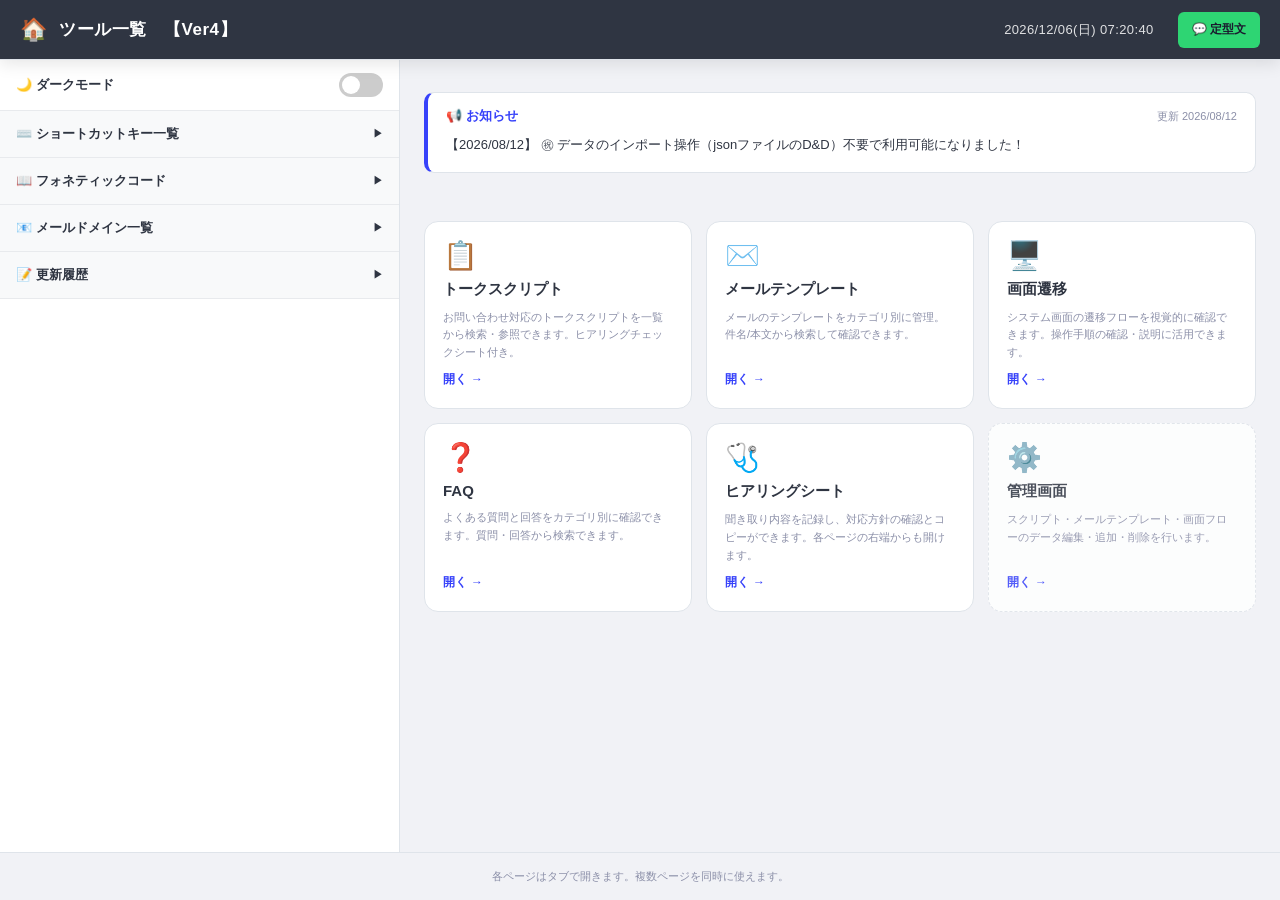
==== commit 27beae48: "Add files via upload" ====
--- a/index.html
+++ b/index.html
@@ -154,7 +154,7 @@
     /* 4枚を常に1列（横一列）に並べる */
     .home-grid {
       display: grid;
-      grid-template-columns: repeat(4, 1fr);
+      grid-template-columns: repeat(3, 1fr);
       gap: 14px;
       width: 100%;
       max-width: 1200px;
@@ -223,7 +223,10 @@
     }
 
     /* 横幅が足りない場合は段階的に折り返す */
-    @media (max-width: 1320px) {
+    @media (max-width: 1500px) {
+      .home-grid { grid-template-columns: repeat(3, 1fr); }
+    }
+    @media (max-width: 1100px) {
       .home-grid { grid-template-columns: repeat(2, 1fr); }
     }
     @media (max-width: 700px) {
@@ -239,7 +242,7 @@
     }
   </style>
 </head>
-<body>
+<body class="page-home">
 
 <header class="home-header">
   <span class="home-header-icon">🏠</span>
@@ -271,7 +274,7 @@
   <div class="home-grid">
 
     <!-- トークスクリプト -->
-    <a class="home-card" onclick="openNamedTab('script.html','scriptTab')" href="javascript:void(0)">
+    <a class="home-card" onclick="openNamedTab('script.html','scriptTab')" href="javascript:void(0)" data-file="script.html">
       <span class="home-card-icon">📋</span>
       <span class="home-card-title">トークスクリプト</span>
       <span class="home-card-desc">お問い合わせ対応のトークスクリプトを一覧から検索・参照できます。ヒアリングチェックシート付き。
@@ -280,7 +283,7 @@
     </a>
 
     <!-- メールテンプレート -->
-    <a class="home-card" onclick="openNamedTab('mail.html','mailTab')" href="javascript:void(0)">
+    <a class="home-card" onclick="openNamedTab('mail.html','mailTab')" href="javascript:void(0)" data-file="mail.html">
       <span class="home-card-icon">✉️</span>
       <span class="home-card-title">メールテンプレート</span>
       <span class="home-card-desc">メールのテンプレートをカテゴリ別に管理。件名/本文から検索して確認できます。
@@ -289,7 +292,7 @@
     </a>
 
     <!-- 画面遷移 -->
-    <a class="home-card" onclick="openNamedTab('screen.html','screenFlowTab')" href="javascript:void(0)">
+    <a class="home-card" onclick="openNamedTab('screen.html','screenFlowTab')" href="javascript:void(0)" data-file="screen.html">
       <span class="home-card-icon">🖥️</span>
       <span class="home-card-title">画面遷移</span>
       <span class="home-card-desc">システム画面の遷移フローを視覚的に確認できます。操作手順の確認・説明に活用できます。
@@ -297,8 +300,26 @@
       <span class="home-card-arrow">開く →</span>
     </a>
 
+    <!-- FAQ -->
+    <a class="home-card" onclick="openNamedTab('FAQ.html','faqTab')" href="javascript:void(0)" data-file="FAQ.html">
+      <span class="home-card-icon">❓</span>
+      <span class="home-card-title">FAQ</span>
+      <span class="home-card-desc">よくある質問と回答をカテゴリ別に確認できます。質問・回答から検索できます。
+      </span>
+      <span class="home-card-arrow">開く →</span>
+    </a>
+
+    <!-- ヒアリングシート -->
+    <a class="home-card" onclick="openNamedTab('hearing.html','hearingTab')" href="javascript:void(0)" data-file="hearing.html">
+      <span class="home-card-icon">🩺</span>
+      <span class="home-card-title">ヒアリングシート</span>
+      <span class="home-card-desc">聞き取り内容を記録し、対応方針の確認とコピーができます。各ページの右端からも開けます。
+      </span>
+      <span class="home-card-arrow">開く →</span>
+    </a>
+
     <!-- 管理画面 -->
-    <a class="home-card admin-card" onclick="openNamedTab('admin.html','adminTab')" href="javascript:void(0)">
+    <a class="home-card admin-card" onclick="openNamedTab('admin.html','adminTab')" href="javascript:void(0)" data-file="admin.html">
       <span class="home-card-icon">⚙️</span>
       <span class="home-card-title">管理画面</span>
       <span class="home-card-desc">スクリプト・メールテンプレート・画面フローのデータ編集・追加・削除を行います。
@@ -423,6 +444,26 @@
     } catch (e) { embed(); }
   })();
 
+  // ===== 存在しないページのカードを隠す =====
+  // file:// では fetch も XHR も使えないため、フォルダを接続している場合だけ
+  // 実際のファイル一覧と突き合わせる。未接続のときは判定できないので
+  // 全部表示したままにする（誤って隠すより出しておくほうが安全）。
+  (function hideMissingCards() {
+    if (!window.AppFS || !window.AppFS.isSupported()) return;
+    window.AppFS.ensure(false).then(function (dir) {
+      if (!dir) return;                       // 未接続 → 判定しない
+      return window.AppFS.listFiles('').then(function (names) {
+        if (!names || !names.length) return;  // 取得できなければ触らない
+        var have = {};
+        names.forEach(function (n) { have[String(n).toLowerCase()] = 1; });
+        document.querySelectorAll('.home-card[data-file]').forEach(function (card) {
+          var f = (card.dataset.file || '').toLowerCase();
+          if (f && !have[f]) card.style.display = 'none';
+        });
+      });
+    }).catch(function () { /* 判定できないときは全部表示のまま */ });
+  })();
+
   (function() {
     var DAYS = ['日','月','火','水','木','金','土'];
     function updateClock() {
--- a/style.css
+++ b/style.css
@@ -136,12 +136,54 @@
 .hd-center { display:flex;align-items:center;justify-content:center;gap:6px;white-space:nowrap; }
 .hd-right, .header-right { display:flex;align-items:center;gap:8px;justify-content:flex-end;flex-shrink:0; }
 
-.hd-title-btn {
-  background:none;border:none;color:white;font-size:15px;font-weight:700;
+/* ページタイトル。全ページで同じ見た目にそろえる。
+   併記されがちな .header-title / .hd-title も同じ値にして、
+   どのクラスが後から効いてもズレないようにする。 */
+.hd-title-btn,
+.hd-title-btn.header-title,
+.hd-title-btn.hd-title {
+  background:none;border:none;color:var(--header-text,#fff);
+  font-size:15px;font-weight:700;letter-spacing:.02em;
   font-family:inherit;cursor:pointer;padding:4px 8px;border-radius:6px;
   transition:background 0.15s;white-space:nowrap;
-}
+  display:inline-flex;align-items:center;height:32px;
+}
+span.hd-title-btn { cursor:default; }
 .hd-title-btn:hover { background:rgba(255,255,255,0.12); }
+
+/* ヘッダー内の並びを全ページで統一する（screen/admin は独自指定で揺れていた） */
+header .hd-left,
+header .hd-center,
+header .hd-right { display:flex;align-items:center;gap:8px;min-width:0; }
+/* header は grid（auto 1fr auto）。3つ目の列が右端になるので
+   margin-left:auto は不要。中央列だけ余白を占める。 */
+/* 幅が足りないとき、要素同士が重なるのを防ぐ。
+   grid の列は既定で min-content 未満に縮まないため minmax(0,auto) を指定し、
+   各列は横スクロールで逃がす。 */
+header { grid-template-columns: minmax(0,auto) minmax(0,1fr) minmax(0,auto); }
+header .hd-left,
+header .hd-center,
+header .hd-right { min-width:0; overflow-x:auto; overflow-y:hidden; }
+header .hd-left::-webkit-scrollbar,
+header .hd-center::-webkit-scrollbar,
+header .hd-right::-webkit-scrollbar { height:0; }
+header .hd-left  { justify-content:flex-start; }
+header .hd-center{ justify-content:center; }
+header .hd-right { justify-content:flex-end; }
+/* ボタン類は潰れず、はみ出す分はスクロールで見せる */
+header .nav-btn,
+header .home-nav-btn,
+header .tab-btn,
+header .hd-title-btn,
+header .search-wrap { flex-shrink:0; }
+header #menuBtn {
+  height:32px;width:32px;padding:0;font-size:18px;line-height:1;
+  background:none;border:none;color:var(--header-text,#fff);cursor:pointer;
+  display:inline-flex;align-items:center;justify-content:center;border-radius:6px;
+  font-family:inherit;flex-shrink:0;
+}
+header #menuBtn:hover { background:rgba(255,255,255,.14); }
+header .help-circle-btn { flex-shrink:0; }
 
 .nav-btn {
   height:36px;padding:0 14px;border:none;border-radius:6px;cursor:pointer;
@@ -161,7 +203,15 @@
 }
 #menuBtn:hover { background:rgba(255,255,255,0.1); }
 
-.header-title { font-size:16px;font-weight:600; }
+/* クリックしただけで白い枠（既定のフォーカスリング）が残るのを防ぐ。
+   キーボード操作のときは分かるように出す。 */
+header button:focus { outline:none; }
+header button:focus-visible {
+  outline:2px solid rgba(255,255,255,.85);
+  outline-offset:1px;
+}
+
+.header-title { font-size:15px;font-weight:700;letter-spacing:.02em; }
 .nav-buttons { display:flex;gap:10px; }
 .nav-buttons button {
   height:36px;padding:0 14px;border:none;border-radius:6px;cursor:pointer;
@@ -190,8 +240,10 @@
   width:18px;height:18px;border-radius:50%;border:none;background:var(--text3);
   color:white;display:none;cursor:pointer;font-size:11px;line-height:18px;text-align:center;padding:0;
 }
+/* 定型文メニューと同じ理由（ヘッダーの列が overflow-y:hidden）で切り取られるため
+   position:fixed にする。座標は common-utils.js が入力欄に合わせて与える。 */
 #suggestBox {
-  position:absolute;top:calc(100% + 4px);left:0;width:320px;
+  position:fixed;width:320px;
   background:var(--surface);border:1px solid var(--border);border-radius:8px;
   display:none;z-index:1200;box-shadow:var(--shadow-md);max-height:280px;overflow-y:auto;
 }
@@ -335,16 +387,21 @@
 th { background:var(--bg); }
 
 /* ===== QUICK COPY ===== */
+/* ヘッダーの列は overflow-y:hidden のため、position:absolute のドロップダウンは
+   ヘッダーの外側で切り取られて見えない。定型文メニューとトーストは
+   position:fixed にし、座標は common-utils.js の _positionQuickMenu() で与える。 */
 .quick-copy-area { position:relative; }
 .quick-copy-btn { height:36px;padding:0 14px;border:none;border-radius:6px;background:#2ed573;color:#1a1a2e;font-size:12px;font-weight:700;font-family:inherit;display:inline-flex;align-items:center;justify-content:center;white-space:nowrap;cursor:pointer;transition:background 0.15s; }
 .quick-copy-btn:hover { background:#26c065; }
-.quick-menu { display:none;position:absolute;top:100%;right:0;left:auto;background:var(--surface);border:1px solid var(--border);border-radius:8px;box-shadow:0 6px 20px rgba(0,0,0,0.15);z-index:1100;min-width:180px;overflow:hidden; }
-.quick-copy-area:hover .quick-menu, .quick-menu.open { display:block;animation:menuFadeIn 0.15s ease; }
+.quick-menu { display:none;position:fixed;background:var(--surface);border:1px solid var(--border);border-radius:8px;box-shadow:0 6px 20px rgba(0,0,0,0.15);z-index:1100;min-width:180px;overflow:hidden; }
+/* ホバーで開く指定は CSS から外し、common-utils.js の
+   開閉タイマーに任せる（マウスが少し外れただけで閉じるのを防ぐため）。 */
+.quick-menu.open { display:block;animation:menuFadeIn 0.15s ease; }
 @keyframes menuFadeIn { from{opacity:0;transform:translateY(-6px);}to{opacity:1;transform:translateY(0);} }
 .quick-menu-item { padding:11px 16px;font-size:13px;color:var(--text);cursor:pointer;border-bottom:1px solid #f1f2f6;transition:background 0.12s;display:flex;align-items:center;gap:6px; }
 .quick-menu-item:last-child { border-bottom:none; }
 .quick-menu-item:hover { background:#f0f4ff;color:var(--accent-text); }
-.quick-copy-toast { position:absolute;top:44px;right:0;background:#2f3542;color:white;font-size:11px;font-weight:600;padding:6px 12px;border-radius:6px;white-space:nowrap;pointer-events:none;opacity:0;transform:translateY(-4px);transition:opacity 0.2s,transform 0.2s;z-index:1200; }
+.quick-copy-toast { position:fixed;background:#2f3542;color:white;font-size:11px;font-weight:600;padding:6px 12px;border-radius:6px;white-space:nowrap;pointer-events:none;opacity:0;transform:translateY(-4px);transition:opacity 0.2s,transform 0.2s;z-index:1200; }
 .quick-copy-toast.show { opacity:1;transform:translateY(0); }
 
 /* ===== サイドバーアコーディオン ===== */
@@ -374,6 +431,114 @@
 .hearing-panel-body { flex:1;display:flex;flex-direction:column;overflow:hidden;width:100%; }
 .hearing-header { display:flex;align-items:center;justify-content:space-between;padding:10px 14px;border-bottom:1px solid var(--border);flex-shrink:0;background:#f8f9fa; }
 .hearing-title { font-size:12px;font-weight:700;color:var(--text); }
+/* ヘッダーの［🏠 ホーム］ボタン（全ページ共通・common-utils.js が差し込む） */
+/* 自動リンク（URL をクリックできるようにしたもの） */
+/* ショートカットキー一覧（サイドメニュー内のアコーディオン） */
+.sc-sec{
+  margin:12px 0 4px;font-size:11px;font-weight:700;color:var(--accent-text);
+  padding-bottom:3px;border-bottom:1px solid var(--border);
+}
+.sc-sec:first-child{margin-top:0;}
+.sc-table{width:100%;border-collapse:collapse;margin-bottom:2px;}
+.sc-table th{
+  text-align:left;padding:5px 8px 5px 0;white-space:nowrap;
+  vertical-align:top;width:1%;font-weight:400;
+}
+.sc-table td{
+  padding:5px 0;font-size:11px;color:var(--text);line-height:1.6;
+  border-bottom:1px solid var(--border);
+}
+/* 最下段の罫線を消していたが「線が引かれていない」ように見えるため残す */
+.sc-table tr:last-child td{border-bottom:1px solid var(--border);}
+.sc-table kbd{
+  display:inline-block;margin:0 1px;padding:1px 6px;
+  font-size:10px;font-family:inherit;line-height:1.5;white-space:nowrap;
+  color:var(--text);background:var(--surface2);
+  border:1px solid var(--border2,var(--border));border-bottom-width:2px;border-radius:4px;
+}
+.sc-note{
+  margin-top:12px;padding:7px 9px;font-size:10px;line-height:1.7;
+  color:var(--text2);background:var(--surface2);border-radius:5px;
+}
+
+/* 画面が狭いときは検索欄を詰める */
+@media (max-width: 1400px) {
+  header #searchBox { width:200px; }
+}
+@media (max-width: 1100px) {
+  header #searchBox { width:140px; }
+  header .nav-btn { padding:0 8px;font-size:11px; }
+}
+
+/* 入力を持たない見出し（対応履歴の区切りにも使う）。
+   見出しから次の見出しまでが1グループで、クリックで開閉する。 */
+.hr-group{margin:14px 0 6px;}
+.hr-heading{
+  display:flex;align-items:center;gap:6px;
+  padding:6px 10px;cursor:pointer;user-select:none;
+  font-size:12px;font-weight:700;color:var(--accent-text);
+  background:var(--accent-lt);border-left:3px solid var(--accent);border-radius:4px;
+}
+.hr-heading:hover{filter:brightness(.97);}
+.hr-group-arrow{font-size:9px;transition:transform .15s;display:inline-block;}
+.hr-group:not(.open) .hr-group-arrow{transform:rotate(-90deg);}
+.hr-group-body{padding-top:6px;}
+.hr-group:not(.open) .hr-group-body{display:none;}
+
+/* ラジオ／チェックの並び */
+.hr-radio-group{display:flex;flex-wrap:wrap;gap:6px 14px;align-items:center;}
+.hr-radio{display:flex;align-items:center;gap:5px;font-size:12px;cursor:pointer;color:var(--text);}
+.hr-radio input{width:15px;height:15px;cursor:pointer;accent-color:var(--accent);}
+
+/* ヒアリングのテンプレート選択 */
+.hr-tpl-bar{
+  display:flex;flex-wrap:wrap;gap:6px;
+  padding:8px 10px;margin-bottom:10px;
+  background:var(--surface2);border:1px solid var(--border);border-radius:8px;
+}
+.hr-tpl-btn{
+  height:28px;padding:0 14px;font-size:12px;font-weight:600;font-family:inherit;
+  color:var(--text);background:var(--surface);
+  border:1px solid var(--border);border-radius:6px;cursor:pointer;
+  transition:background .12s,border-color .12s,color .12s;
+}
+.hr-tpl-btn:hover{border-color:var(--accent);color:var(--accent-text);}
+/* 管理画面でテンプレートごとに出す削除ボタン */
+.hr-tpl-wrap{display:inline-flex;align-items:center;gap:2px;}
+.hr-tpl-del{
+  width:18px;height:18px;padding:0;line-height:1;
+  border:1px solid var(--border);border-radius:4px;
+  background:var(--surface);color:var(--text3);
+  font-size:10px;font-family:inherit;cursor:pointer;
+}
+.hr-tpl-del:hover{background:var(--red,#ff4757);border-color:var(--red,#ff4757);color:#fff;}
+.hr-tpl-btn.active{background:var(--accent);border-color:var(--accent);color:#fff;}
+.hr-tpl-clear{
+  margin-left:auto;padding:0 12px;font-size:11px;
+  color:var(--text3);border-style:dashed;
+}
+.hr-tpl-clear:hover{color:var(--red,#e63946);border-color:var(--red,#e63946);}
+
+a.auto-link{ color:var(--accent-text);text-decoration:underline;word-break:break-all; }
+a.auto-link:hover{ opacity:.8; }
+
+/* 他のヘッダーボタン（.nav-btn）は font-weight:700 なのに、ここだけ既定の 400 だった。
+   同じ文字に見えないという指摘のため、太さ・大きさ・高さをそろえる。 */
+.home-nav-btn{
+  height:36px;padding:0 12px;font-size:12px;font-weight:700;font-family:inherit;
+  display:inline-flex;align-items:center;justify-content:center;white-space:nowrap;
+  border:1px solid rgba(255,255,255,.35);border-radius:6px;
+  background:rgba(255,255,255,.12);color:var(--header-text,#fff);
+  cursor:pointer;flex-shrink:0;transition:background .15s,border-color .15s;
+}
+.home-nav-btn:hover{background:rgba(255,255,255,.24);border-color:rgba(255,255,255,.6);}
+
+.hearing-open-btn { font-size:11px;padding:3px 9px;border:1px solid var(--border);border-radius:4px;background:var(--surface);cursor:pointer;color:var(--text2);font-family:inherit;white-space:nowrap;transition:border-color .15s,color .15s; }
+.hearing-open-btn:hover { border-color:var(--accent);color:var(--accent-text); }
+.hearing-header-btns { display:flex;align-items:center;gap:6px;flex-shrink:0; }
+/* index.html はヘッダーの高さが .home-header で決まるため、位置を合わせる */
+.home-header ~ .hearing-panel,
+body > .hearing-panel { top:var(--header-h); }
 .hearing-reset-btn { font-size:11px;padding:3px 10px;border:1px solid #f5a5aa;border-radius:4px;background:#fff0f0;cursor:pointer;color:var(--red);font-weight:700;font-family:inherit;transition:background 0.15s,border-color 0.15s; }
 .hearing-reset-btn:hover { background:var(--red);color:white;border-color:var(--red); }
 .hearing-content { flex:1;overflow-y:auto;padding:10px 12px;display:flex;flex-direction:column;gap:10px; }
@@ -443,6 +608,11 @@
 .hr-summary-row { display:flex;align-items:baseline;gap:0;font-size:11px;line-height:1.4;text-align:left; }
 .hr-sum-label { color:#888;white-space:nowrap;flex-shrink:0;text-align:left; }
 .hr-sum-label::after { content:'：';margin-right:2px; }
+/* 結果文の中の見出し（■〜）。質問グループの区切りとして表示する */
+.hr-summary-heading { font-size:10px;font-weight:700;color:var(--text2,#555);margin:6px 0 1px;text-align:left;letter-spacing:0.03em; }
+.hr-summary-heading:first-child { margin-top:0; }
+/* 「出力文」を設定した項目は、項目名を出さず文章そのものを1行で見せる */
+.hr-summary-sentence .hr-sum-val { white-space:pre-wrap;word-break:break-word; }
 .hr-sum-val { color:var(--text);font-weight:600;word-break:break-all;text-align:left; }
 .hr-sum-yes { color:#27ae60;background:#e8fdf5;border-radius:4px;padding:1px 7px;font-size:10px; }
 .hr-sum-no { color:var(--red);background:#fff0f0;border-radius:4px;padding:1px 7px;font-size:10px; }
@@ -458,7 +628,7 @@
 .hearing-copy-toast.error { background:var(--red); }
 
 /* ===== MAIL / HEADER ===== */
-.hd-title { font-size:16px;font-weight:700;white-space:nowrap; }
+.hd-title { font-size:15px;font-weight:700;letter-spacing:.02em;white-space:nowrap; }
 .hd-btn { height:36px;padding:0 14px;border:none;border-radius:6px;cursor:pointer;font-size:12px;font-weight:700;font-family:inherit;white-space:nowrap;background:#57606f;color:white;display:inline-flex;align-items:center;justify-content:center;transition:background 0.2s; }
 .hd-btn:hover { background:#747d8c; }
 .hd-btn-admin { background:var(--accent);color:white; }
@@ -596,7 +766,9 @@
    screen.html 専用スタイル
    ============================================================ */
 .page-screen body, body.page-screen { height:100vh;display:flex;flex-direction:column;overflow:hidden;padding-top:var(--header-h); }
-.hd{border-bottom:1px solid var(--border);box-shadow:var(--shadow);}
+/* 以前は screen.html だけ .hd で枠線と影を付けており、他ページと見え方が違った。
+   header 全体に適用してそろえる。 */
+header, .hd{border-bottom:1px solid var(--border);box-shadow:var(--shadow);}
 .tab-btn{height:32px;padding:0 14px;border-radius:6px;border:1px solid transparent;background:transparent;font-size:12px;font-family:inherit;font-weight:500;color:var(--text3);cursor:pointer;transition:all .12s;white-space:nowrap;}
 .tab-btn:hover{background:var(--surface2);color:var(--text);}
 .tab-btn.active{background:var(--accent-lt);color:var(--accent-text);border-color:var(--accent);}
@@ -826,8 +998,20 @@
 .cat-name-input{flex:1;border:none;background:transparent;font-family:inherit;font-size:12px;font-weight:700;color:var(--text);padding:4px 4px;border-radius:4px;cursor:pointer;}
 .cat-name-input:focus{outline:none;background:var(--accent-lt);cursor:text;}
 .cat-actions{display:flex;gap:6px;align-items:center;}
-.cat-del-btn{background:none;border:none;cursor:pointer;color:var(--muted);font-size:12px;padding:3px 5px;border-radius:4px;transition:color .15s,background .15s;}
-.cat-del-btn:hover{color:var(--red);background:#fff0f0;}
+/* 削除ボタン。絵文字は環境によって潰れて見えるため「×」に統一し、
+   赤字＋赤枠で削除操作であることを明示する。 */
+.cat-del-btn{
+  display:inline-flex;align-items:center;justify-content:center;
+  height:20px;min-width:20px;padding:0 5px;
+  font-size:12px;font-weight:700;line-height:1;font-family:inherit;
+  color:var(--red,#e63946);background:var(--surface);
+  border:1px solid var(--red,#e63946);border-radius:4px;
+  cursor:pointer;flex-shrink:0;transition:background .12s,color .12s;
+}
+.cat-del-btn:hover{background:var(--red,#e63946);color:#fff;}
+/* ボタン内の絵文字を隠して「×」を出す（HTML を全箇所書き換えずに済ませる） */
+.cat-del-btn{font-size:0;}
+.cat-del-btn::before{content:'×';font-size:12px;}
 .sub-cat-block{border-left:3px solid #e0e4ff;margin-left:10px;}
 .memo-details{margin-top:10px;}
 .memo-summary{font-size:11px;font-weight:700;color:#888;cursor:pointer;user-select:none;padding:4px 0;list-style:none;}
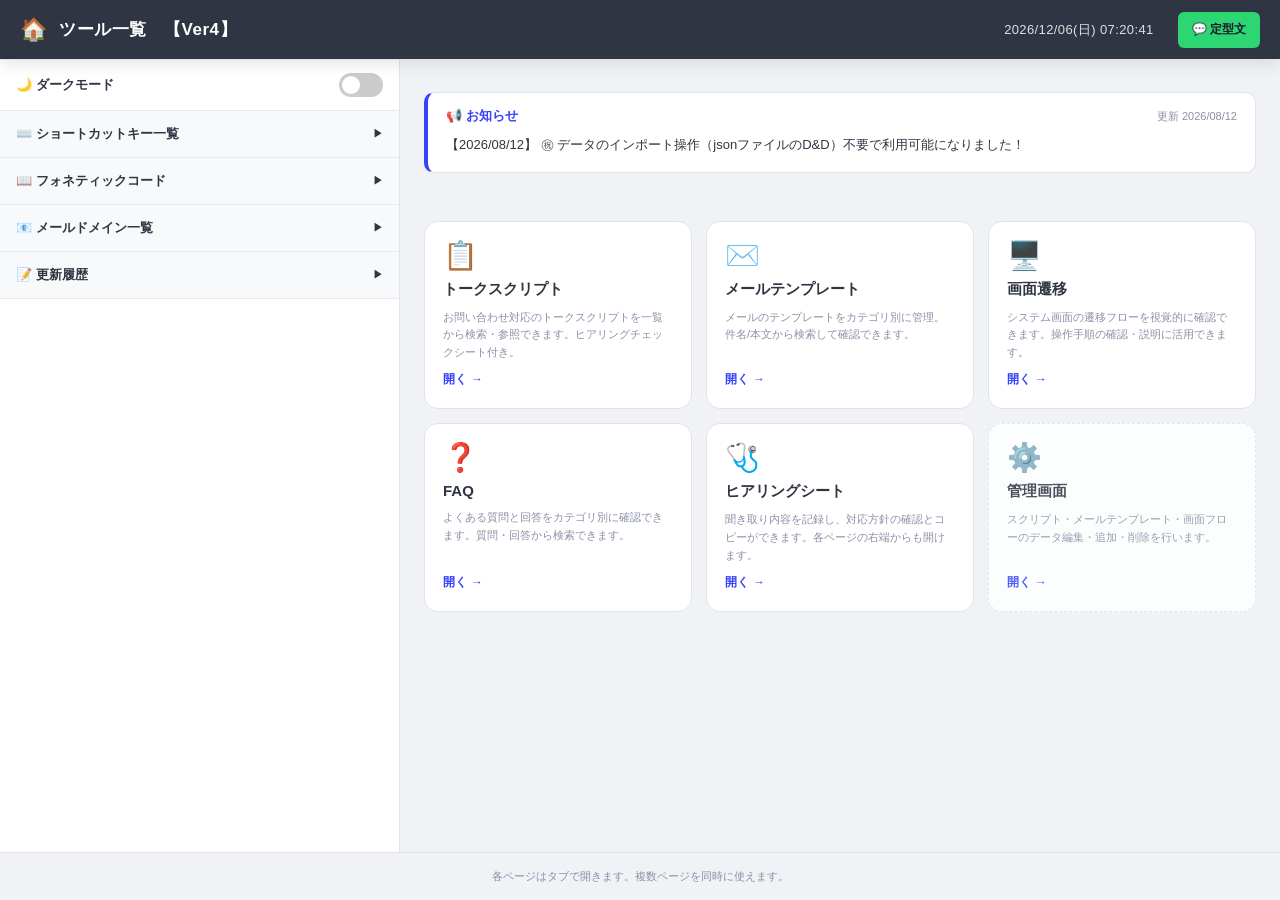
==== commit 06cf3666: "Add files via upload" ====
--- a/index.html
+++ b/index.html
@@ -266,7 +266,7 @@
   <!-- リード文は非表示（お知らせ欄に集約）
   <div class="home-lead">
     <p class="home-lead-title">ようこそ！利用するツールを選んでください。</p>
-    <p class="home-lead-sub">お知らせ：データのインポート操作（jsonファイルのD&D）が不要になりました！</p>
+
   </div>
   -->
   <!-- <img src="img/ファイル名.拡張子" width="650" height="300"><br> -->
@@ -415,24 +415,21 @@
       return true;
     }
 
-    // ③ iframe による埋め込み表示（file:// 用の最終手段）
-    function embed() {
-      var fr = document.createElement('iframe');
-      fr.className = 'home-notice-embed';
-      fr.src = encodeURI(FILE_TXT);
-      body.textContent = '';
-      body.style.maxHeight = 'none';
-      body.appendChild(fr);
-      setDate('', null);   // 本文は読めないのでファイル日時のみ試す
-      box.classList.remove('is-empty');
-    }
-
-    // ① ★お知らせ★.js
-    if (typeof window.APP_NOTICE === 'string' && window.APP_NOTICE.trim()) {
+    // iframe による埋め込み表示はやめた。
+    // ファイルが無くても空の枠だけが残ってしまい、
+    // 「お知らせが無いのに枠が出ている」状態になるため。
+
+    // ① 管理画面で編集した内容（data.js）。旧 ★お知らせ★.js があればそちらが優先される
+    if (typeof window.getNotice === 'function') {
+      var manualDate = (typeof window.getNoticeDate === 'function') ? window.getNoticeDate() : '';
+      if (manualDate) window.APP_NOTICE_DATE = manualDate;
+      if (showText(window.getNotice())) return;
+    } else if (typeof window.APP_NOTICE === 'string' && window.APP_NOTICE.trim()) {
       if (showText(window.APP_NOTICE)) return;
     }
 
-    // ② fetch（http(s) 配信時のみ成功）
+    // ② 旧 ★お知らせ★.txt（http(s) 配信時のみ読める）。
+    //    読めない・中身が無い場合は枠ごと隠す
     try {
       fetch(FILE_TXT, { cache: 'no-store' })
         .then(function (r) {
@@ -440,8 +437,8 @@
           var lm = r.headers.get('last-modified');
           return r.text().then(function (t) { if (!showText(t, lm)) box.classList.add('is-empty'); });
         })
-        .catch(embed);
-    } catch (e) { embed(); }
+        .catch(function () { box.classList.add('is-empty'); });
+    } catch (e) { box.classList.add('is-empty'); }
   })();
 
   // ===== 存在しないページのカードを隠す =====
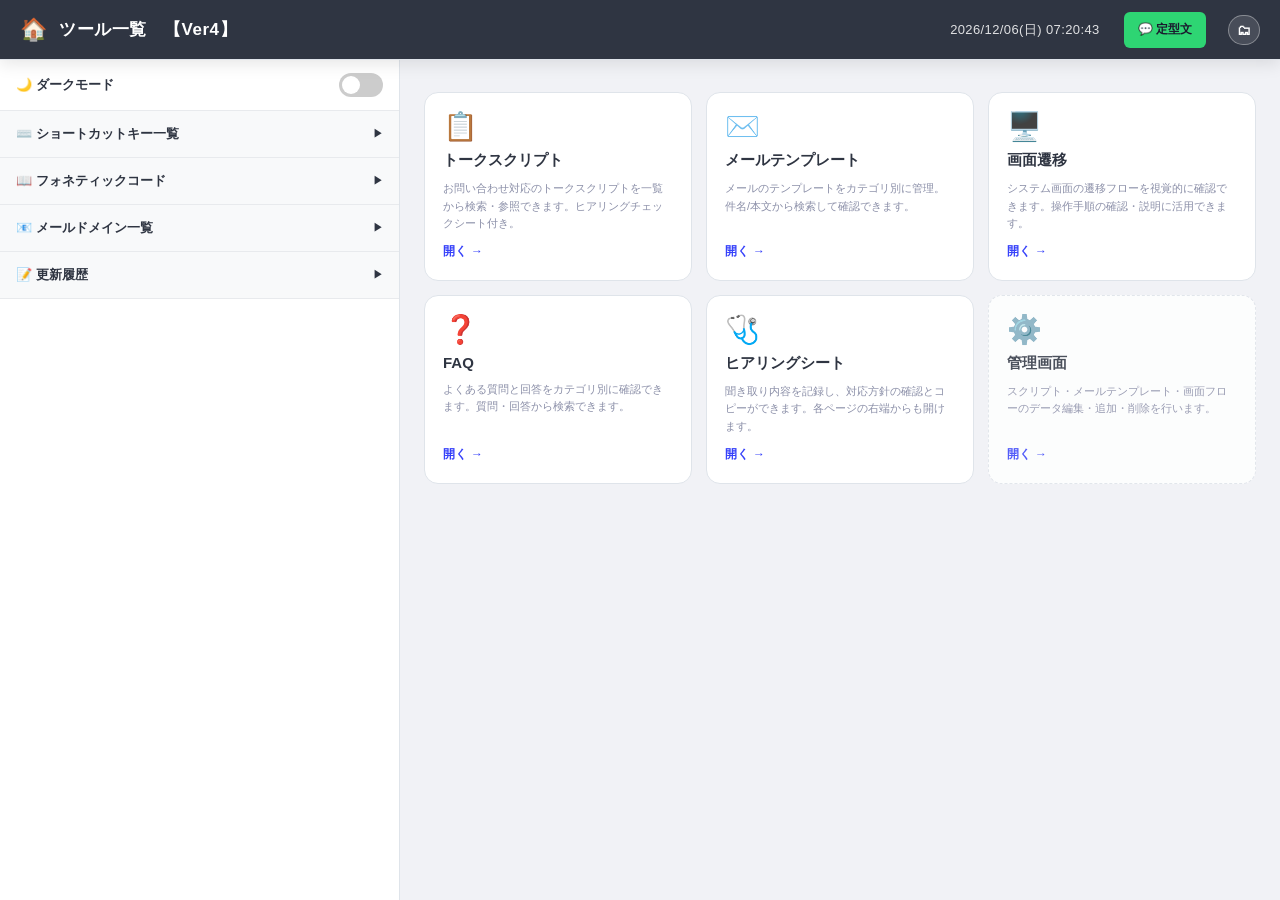
==== commit d34ee4f5: "Add files via upload" ====
--- a/index.html
+++ b/index.html
@@ -5,7 +5,7 @@
   <meta name="viewport" content="width=device-width, initial-scale=1.0">
   <title>🏠 ホーム</title>
   <link rel="stylesheet" href="style.css">
-  <script src="data.js" onerror="void(0)"></script>
+  <!-- データファイル（◯◯data.js）は common-utils.js がプロファイルに応じて読み込む -->
   <!-- お知らせ（任意）。file:// でも確実に読めるのはこの形式 -->
   <script src="★お知らせ★.js" onerror="void(0)"></script>
   <script src="common-utils.js"></script>
@@ -331,8 +331,6 @@
 </main>
 </div>
 
-<footer class="home-footer">各ページはタブで開きます。複数ページを同時に使えます。</footer>
-
 <script>
   // ===== お知らせの読み込み =====
   // 本文の取得元（優先順）
@@ -347,7 +345,7 @@
   //   ⓓ 本文中の最も新しい日付（【2026/08/07】など）
   //   ※ file:// では ⓑ が使えない場合 ⓓ になる。JS からローカルファイルの
   //     更新日時を直接読む手段が他に無いため。
-  (function loadNotice() {
+  function loadNotice() {
     var FILE_TXT = '★お知らせ★.txt';
     var FILE_JS  = '★お知らせ★.js';
     var box  = document.getElementById('homeNotice');
@@ -439,7 +437,10 @@
         })
         .catch(function () { box.classList.add('is-empty'); });
     } catch (e) { box.classList.add('is-empty'); }
-  })();
+  }
+  // 管理画面でお知らせを保存したときも、開いているホームの表示を更新できるようにする
+  window.renderNotice = loadNotice;
+  loadNotice();
 
   // ===== 存在しないページのカードを隠す =====
   // file:// では fetch も XHR も使えないため、フォルダを接続している場合だけ
--- a/style.css
+++ b/style.css
@@ -464,6 +464,8 @@
 /* 画面が狭いときは検索欄を詰める */
 @media (max-width: 1400px) {
   header #searchBox { width:200px; }
+  /* 検索欄が無いページの空きも同じ幅にする */
+  header .header-search-spacer { width:200px !important; }
 }
 @media (max-width: 1100px) {
   header #searchBox { width:140px; }
@@ -473,11 +475,13 @@
 /* 入力を持たない見出し（対応履歴の区切りにも使う）。
    見出しから次の見出しまでが1グループで、クリックで開閉する。 */
 .hr-group{margin:14px 0 6px;}
+/* 見出しは折りたたまない、ただの区切り。
+   青字＋背景だと主張が強すぎるので、落ち着いた見た目にする。 */
 .hr-heading{
   display:flex;align-items:center;gap:6px;
-  padding:6px 10px;cursor:pointer;user-select:none;
-  font-size:12px;font-weight:700;color:var(--accent-text);
-  background:var(--accent-lt);border-left:3px solid var(--accent);border-radius:4px;
+  padding:10px 2px 4px;user-select:none;
+  font-size:12px;font-weight:700;color:var(--text2);
+  border-bottom:1px solid var(--border);
 }
 .hr-heading:hover{filter:brightness(.97);}
 .hr-group-arrow{font-size:9px;transition:transform .15s;display:inline-block;}
@@ -1257,3 +1261,68 @@
   background: var(--surface2);
   color: var(--text2);
 }
+
+/* =============================================================================
+   プロファイル（データファイルの切り替え）— common-utils.js ⑫
+   ============================================================================= */
+.profile-badge {
+  flex:0 0 auto; display:inline-flex; align-items:center; height:30px; padding:0 12px;
+  border:1px solid rgba(255,255,255,.35); border-radius:16px; background:rgba(255,255,255,.12);
+  color:var(--header-text,#fff); font-size:12px; font-weight:700; white-space:nowrap; cursor:pointer;
+  max-width:10em; overflow:hidden; text-overflow:ellipsis;
+}
+.profile-badge.profile-badge-icon { width:32px; padding:0; justify-content:center; font-size:14px; }
+.profile-badge:hover { background:rgba(255,255,255,.24); }
+.profile-badge-home { margin-left:10px; }
+
+.profile-modal-backdrop {
+  position:fixed; inset:0; z-index:2147483000; display:flex; align-items:center; justify-content:center;
+  background:rgba(20,22,30,.55); padding:16px;
+}
+.profile-modal {
+  width:min(460px,100%); max-height:calc(100vh - 32px); overflow:auto;
+  background:var(--surface,#fff); color:var(--text,#2f3542); border-radius:12px;
+  box-shadow:0 12px 40px rgba(0,0,0,.25); padding:18px 20px 16px; font-size:13px;
+}
+.profile-modal-head { display:flex; align-items:center; justify-content:space-between; font-size:16px; font-weight:700; }
+.profile-modal-close {
+  border:none; background:transparent; color:var(--text3,#8b8fa8); font-size:16px; cursor:pointer;
+  width:30px; height:30px; border-radius:6px;
+}
+.profile-modal-close:hover { background:var(--surface2,#f7f8fc); }
+.profile-modal-lead { margin:8px 0 12px; color:var(--text2,#57606f); line-height:1.6; }
+.profile-modal-msg {
+  margin:0 0 10px; padding:8px 10px; border-radius:8px; line-height:1.5;
+  background:var(--accent-lt,#eef0ff); color:var(--text,#2f3542);
+}
+.profile-modal-msg.is-error { background:var(--danger-lt,#fef2f2); color:var(--danger,#dc2626); }
+.profile-modal-list { display:flex; flex-direction:column; gap:8px; }
+.profile-item {
+  display:flex; align-items:center; gap:10px; width:100%; text-align:left; cursor:pointer;
+  padding:10px 12px; border:1px solid var(--border,#dfe4ea); border-radius:8px;
+  background:var(--surface,#fff); color:var(--text,#2f3542); font:inherit;
+}
+.profile-item:hover, .profile-item:focus { border-color:var(--accent,#3742fa); outline:none; background:var(--accent-lt,#eef0ff); }
+.profile-item.is-current { border-color:var(--accent,#3742fa); box-shadow:inset 3px 0 0 var(--accent,#3742fa); }
+.profile-item-name { font-weight:700; font-size:14px; }
+.profile-item-file { color:var(--text3,#8b8fa8); font-size:11px; flex:1; overflow:hidden; text-overflow:ellipsis; white-space:nowrap; }
+.profile-item-tag {
+  flex:0 0 auto; font-size:10px; font-weight:700; padding:2px 8px; border-radius:10px;
+  background:var(--accent,#3742fa); color:var(--accent-on,#fff);
+}
+.profile-modal-empty { padding:14px; text-align:center; color:var(--text2,#57606f); line-height:1.6;
+  border:1px dashed var(--border,#dfe4ea); border-radius:8px; }
+.profile-modal-foot { display:flex; gap:8px; justify-content:flex-end; margin-top:14px; flex-wrap:wrap; }
+.profile-foot-btn {
+  padding:6px 12px; border:1px solid var(--border,#dfe4ea); border-radius:6px; cursor:pointer;
+  background:var(--surface2,#f7f8fc); color:var(--text,#2f3542); font:inherit; font-size:12px;
+}
+.profile-foot-btn:hover { border-color:var(--accent,#3742fa); }
+.profile-foot-btn[disabled] { opacity:.5; cursor:default; }
+.profile-modal-note { margin-top:10px; font-size:11px; color:var(--text3,#8b8fa8); line-height:1.5; }
+.profile-pending {
+  position:fixed; left:50%; top:10px; transform:translateX(-50%); z-index:2147482000;
+  display:flex; align-items:center; gap:10px; padding:8px 14px; border-radius:8px;
+  background:#e07a00; color:#fff; font-size:12px; font-weight:700; box-shadow:0 4px 16px rgba(0,0,0,.2);
+}
+.profile-pending-btn { border:none; border-radius:6px; padding:4px 10px; background:#fff; color:#e07a00; font-weight:700; cursor:pointer; }
